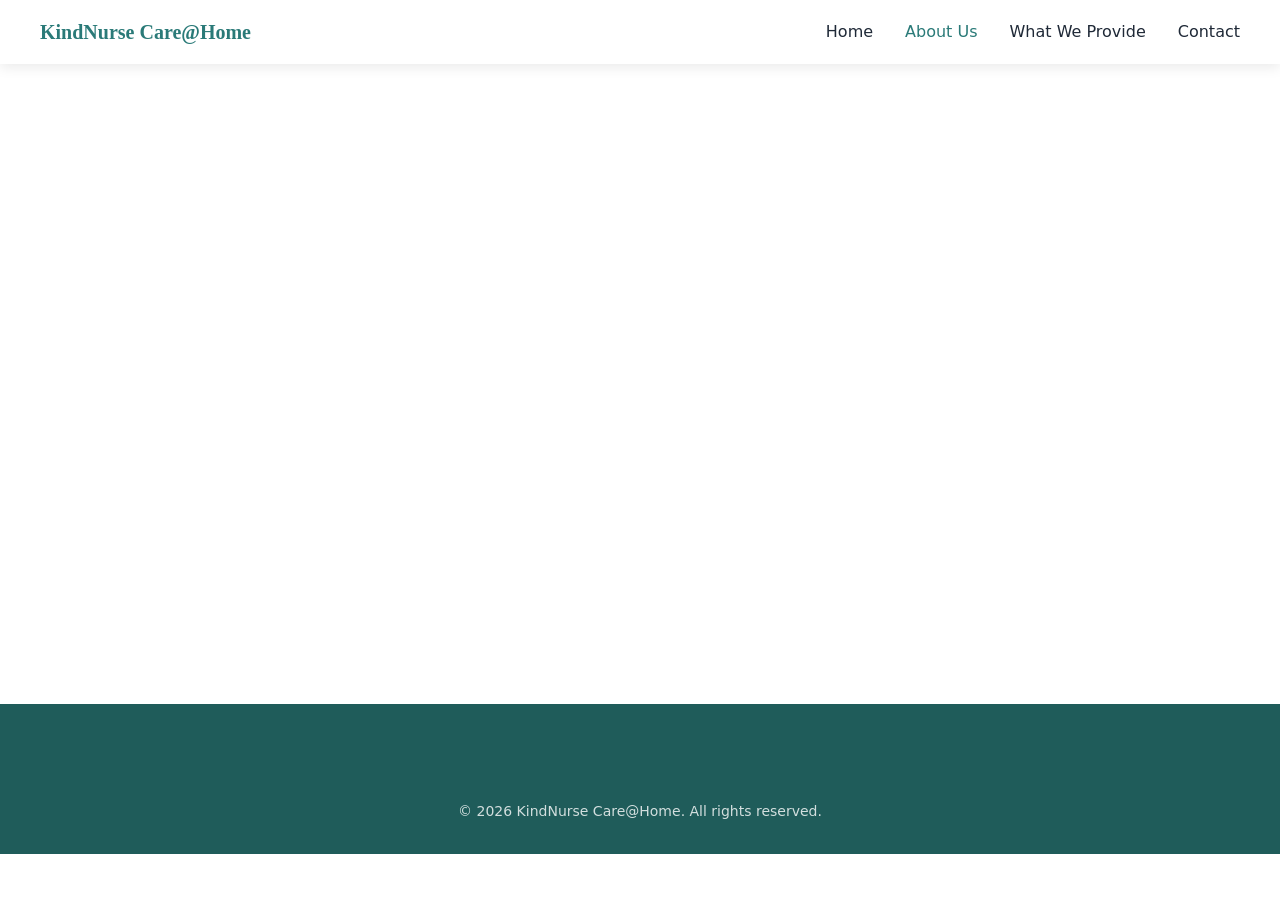
==== about.html @ 362b1b29 "s" ====
<!DOCTYPE html>
<html lang="en">
<head>
    <meta charset="UTF-8">
    <meta name="viewport" content="width=device-width, initial-scale=1.0">
    <meta name="description" content="Learn about KindNurse Care@Home, our Filipino partnership, mission, and philosophy of compassionate, culturally respectful home care.">
    <title>About Us | KindNurse Care@Home</title>
    <link rel="stylesheet" href="css/style.css">
</head>
<body>
    <header class="site-header">
        <nav class="nav-container">
            <a href="index.html" class="logo">KindNurse Care@Home</a>
            <ul class="nav-links">
                <li><a href="index.html">Home</a></li>
                <li><a href="about.html" class="active">About Us</a></li>
                <li><a href="services.html">What We Provide</a></li>
                <li><a href="contact.html">Contact</a></li>
            </ul>
            <button class="menu-toggle" aria-label="Toggle navigation">
                <span></span><span></span><span></span>
            </button>
        </nav>
    </header>

    <main>
        <section class="page-hero">
            <!-- Page title and intro -->
        </section>

        <section class="our-story">
            <!-- Filipino partnership story -->
        </section>

        <section class="mission-vision">
            <!-- Mission and Vision grid -->
        </section>

        <section class="care-philosophy">
            <!-- Care philosophy and values -->
        </section>

        <section class="team-preview">
            <!-- Team / caregivers preview -->
        </section>
    </main>

    <footer class="site-footer">
        <div class="footer-grid">
            <div class="footer-about"></div>
            <div class="footer-links"></div>
            <div class="footer-contact"></div>
        </div>
        <p class="footer-copy">&copy; 2026 KindNurse Care@Home. All rights reserved.</p>
    </footer>

    <script src="js/script.js"></script>
</body>
</html>
---- css/style.css ----
/* ==========================================================================
   KindNurse Care@Home — Main Stylesheet
   ========================================================================== */

/* --- 1. Reset & Base --- */
*,
*::before,
*::after {
    box-sizing: border-box;
    margin: 0;
    padding: 0;
}

html {
    scroll-behavior: smooth;
    -webkit-text-size-adjust: 100%;
}

body {
    font-family: system-ui, -apple-system, "Segoe UI", Roboto, sans-serif;
    line-height: 1.6;
    color: var(--color-text);
    background-color: var(--color-bg);
}

img,
video {
    max-width: 100%;
    height: auto;
    display: block;
}

a {
    color: inherit;
    text-decoration: none;
}

ul {
    list-style: none;
}

button {
    font: inherit;
    cursor: pointer;
    border: none;
    background: none;
}

/* --- 2. Design Tokens --- */
:root {
    --color-primary: #2a7a78;
    --color-primary-dark: #1f5c5a;
    --color-accent: #e8a87c;
    --color-text: #1f2937;
    --color-muted: #6b7280;
    --color-bg: #ffffff;
    --color-bg-alt: #f7f9fa;

    --font-heading: "Georgia", serif;

    --space-xs: 0.5rem;
    --space-sm: 1rem;
    --space-md: 2rem;
    --space-lg: 4rem;
    --space-xl: 6rem;

    --container: 1200px;
    --radius: 0.5rem;
    --shadow: 0 4px 12px rgba(0, 0, 0, 0.08);
    --transition: 0.25s ease;
}

/* --- 3. Layout Primitives --- */
.container {
    width: min(100% - 2rem, var(--container));
    margin-inline: auto;
}

main > section {
    padding-block: var(--space-lg);
}

/* --- 4. Header & Navigation --- */
.site-header {
    position: sticky;
    top: 0;
    z-index: 100;
    background: var(--color-bg);
    box-shadow: var(--shadow);
}

.nav-container {
    width: min(100% - 2rem, var(--container));
    margin-inline: auto;
    display: flex;
    align-items: center;
    justify-content: space-between;
    padding-block: var(--space-sm);
}

.logo {
    font-family: var(--font-heading);
    font-size: 1.25rem;
    font-weight: 700;
    color: var(--color-primary);
}

.nav-links {
    display: flex;
    gap: var(--space-md);
}

.nav-links a {
    font-weight: 500;
    transition: color var(--transition);
}

.nav-links a:hover,
.nav-links a.active {
    color: var(--color-primary);
}

.menu-toggle {
    display: none;
    flex-direction: column;
    gap: 4px;
}

.menu-toggle span {
    width: 24px;
    height: 2px;
    background: var(--color-text);
    transition: var(--transition);
}

/* --- 5. Footer --- */
.site-footer {
    background: var(--color-primary-dark);
    color: #fff;
    padding-block: var(--space-lg) var(--space-md);
}

.footer-grid {
    width: min(100% - 2rem, var(--container));
    margin-inline: auto;
    display: grid;
    grid-template-columns: repeat(auto-fit, minmax(220px, 1fr));
    gap: var(--space-md);
}

.footer-copy {
    text-align: center;
    margin-top: var(--space-md);
    font-size: 0.875rem;
    opacity: 0.8;
}

/* --- 6. Responsive --- */
@media (max-width: 768px) {
    .menu-toggle {
        display: flex;
    }

    .nav-links {
        display: none;
        position: absolute;
        top: 100%;
        left: 0;
        right: 0;
        flex-direction: column;
        background: var(--color-bg);
        padding: var(--space-sm);
        box-shadow: var(--shadow);
    }

    .nav-links.open {
        display: flex;
    }

    main > section {
        padding-block: var(--space-md);
    }
}
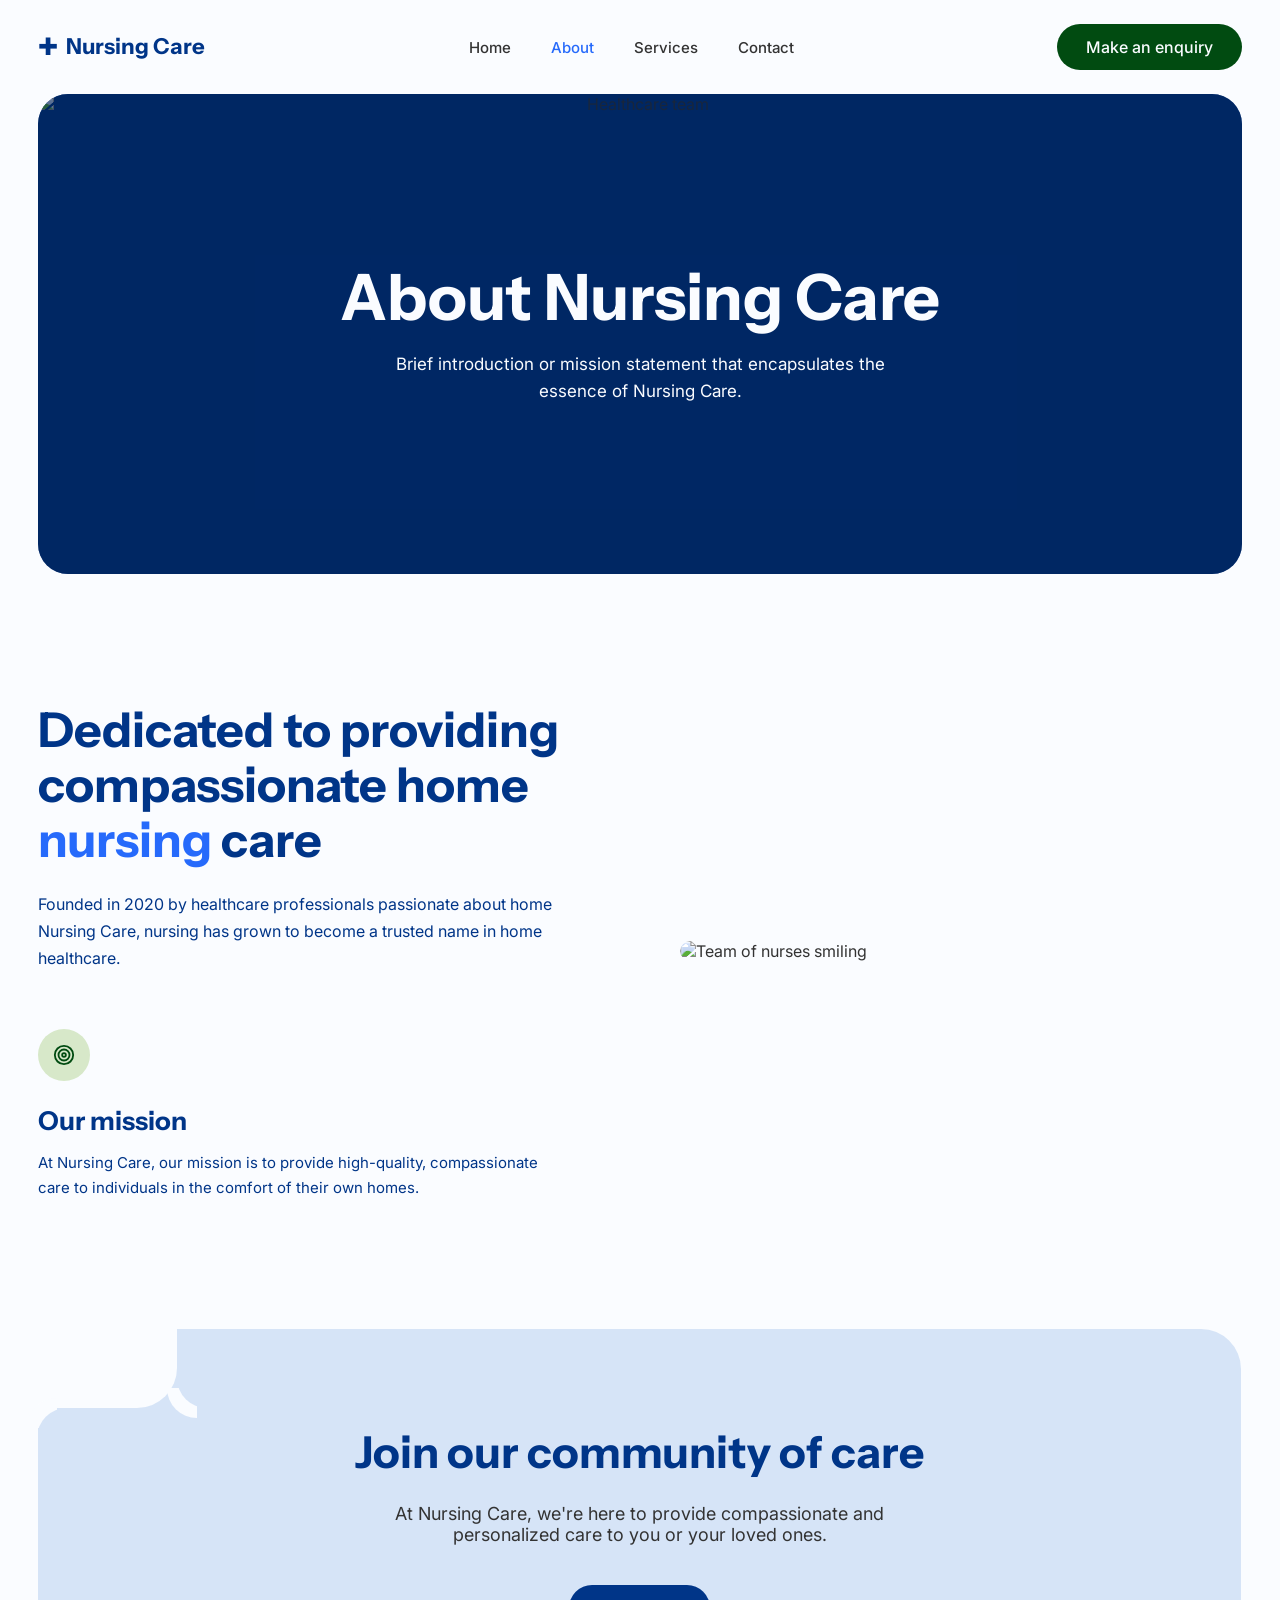
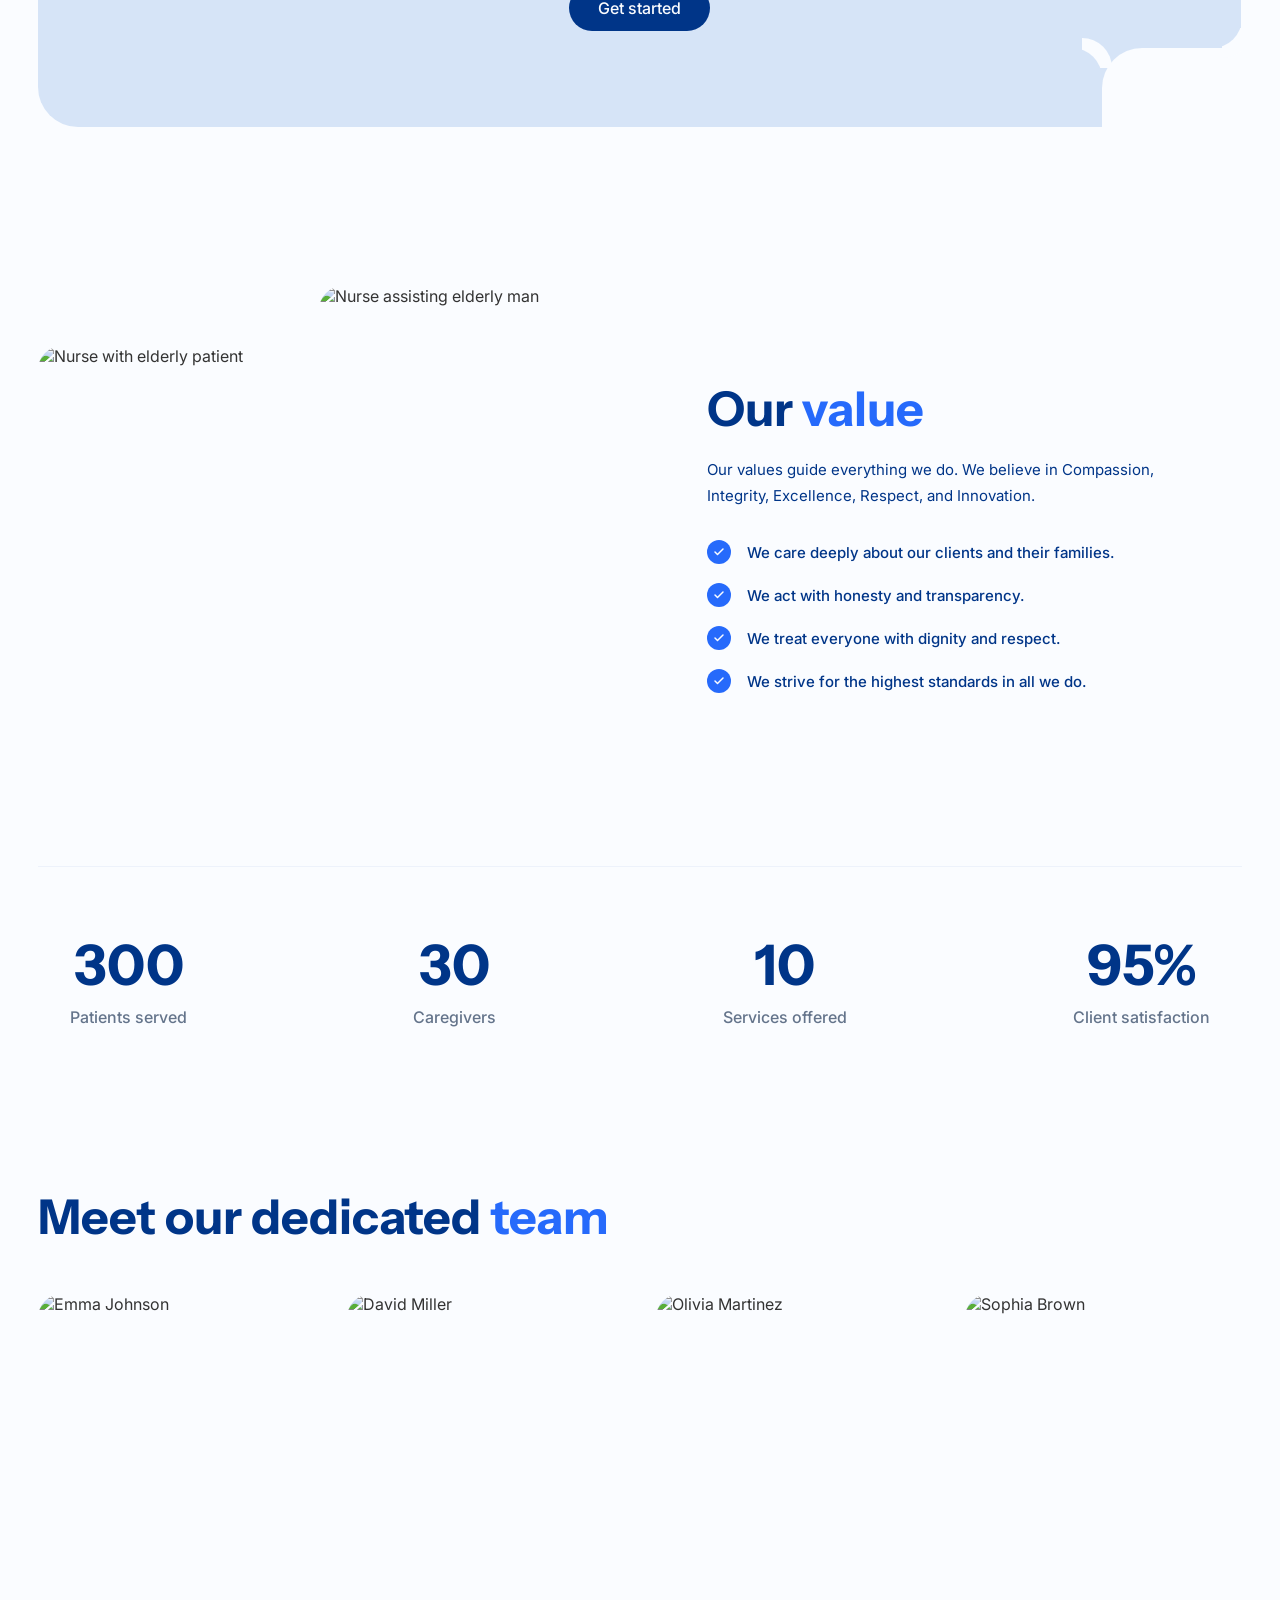
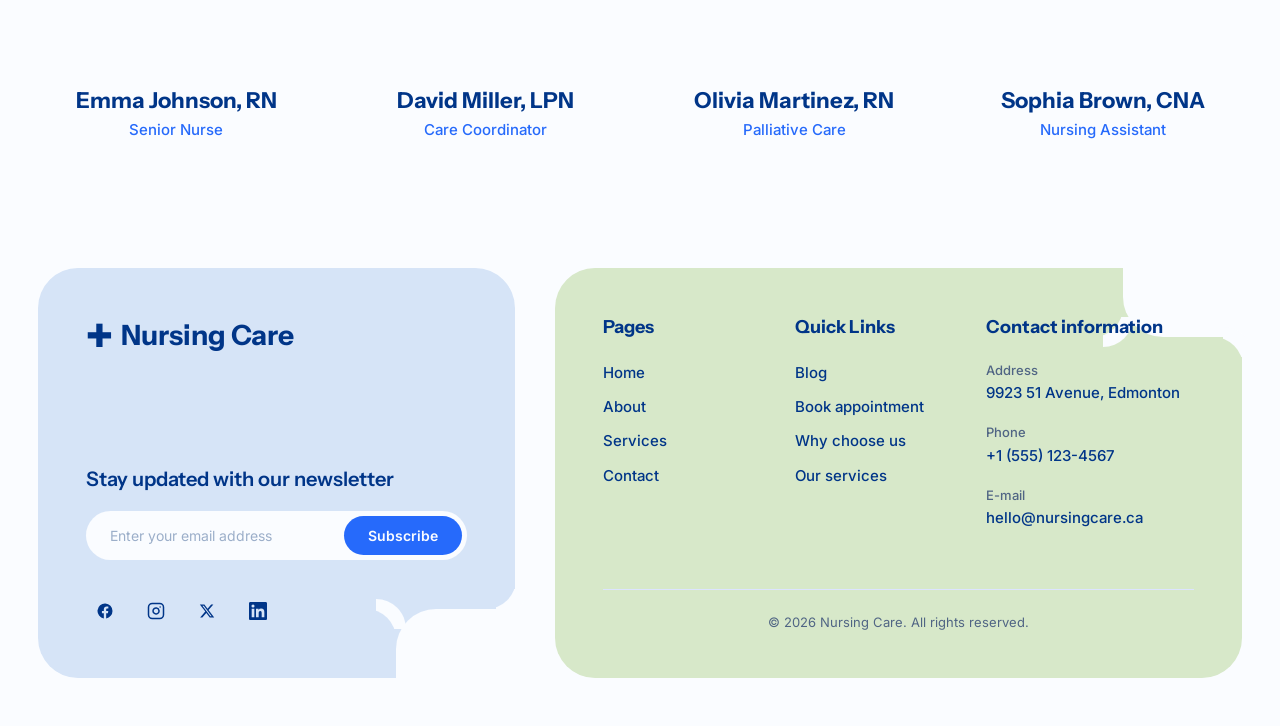
==== commit 5bb534a9: "s" ====
--- a/about.html
+++ b/about.html
@@ -3,55 +3,246 @@
 <head>
     <meta charset="UTF-8">
     <meta name="viewport" content="width=device-width, initial-scale=1.0">
-    <meta name="description" content="Learn about KindNurse Care@Home, our Filipino partnership, mission, and philosophy of compassionate, culturally respectful home care.">
-    <title>About Us | KindNurse Care@Home</title>
+    <title>About | Nursing Care</title>
+
     <link rel="stylesheet" href="css/style.css">
+
+    <link rel="preconnect" href="https://fonts.googleapis.com">
+    <link rel="preconnect" href="https://fonts.gstatic.com" crossorigin>
+    <link href="https://fonts.googleapis.com/css2?family=Instrument+Sans:ital,wght@0,400..700;1,400..700&family=Inter:wght@100..900&display=swap" rel="stylesheet">
 </head>
 <body>
+
     <header class="site-header">
-        <nav class="nav-container">
-            <a href="index.html" class="logo">KindNurse Care@Home</a>
-            <ul class="nav-links">
+      <div class="container header-container">
+        <a href="index.html" class="brand-logo">
+          <span class="logo-icon">✚</span>
+          <span class="logo-text">Nursing Care</span>
+        </a>
+        <nav class="main-nav">
+          <ul class="nav-links">
+            <li><a href="index.html">Home</a></li>
+            <li><a href="about.html" class="active">About</a></li>
+            <li><a href="services.html">Services</a></li>
+            <li><a href="contact.html">Contact</a></li>
+          </ul>
+        </nav>
+        <a href="contact.html" class="btn btn-header">Make an enquiry</a>
+
+        <button class="mobile-menu-toggle" aria-label="Open Menu">
+          <span></span><span></span><span></span>
+        </button>
+      </div>
+    </header>
+
+    <main class="container">
+
+      <section class="page-hero">
+        <img class="page-hero-bg" src="https://images.unsplash.com/photo-1519494026892-80bbd2d6fd0d?q=80&w=1800&auto=format&fit=crop" alt="Healthcare team">
+        <div class="page-hero-overlay"></div>
+        <div class="page-hero-content">
+          <h1 class="page-hero-title reveal">About Nursing Care</h1>
+          <p class="page-hero-subtitle reveal" data-delay="1">Brief introduction or mission statement that encapsulates the essence of Nursing Care.</p>
+        </div>
+      </section>
+
+      <section class="mission-section">
+        <div class="mission-grid">
+          <div class="mission-content">
+            <h2 class="section-title reveal reveal-left">Dedicated to providing compassionate home <span class="text-primary">nursing</span> care</h2>
+            <p class="mission-intro reveal reveal-left" data-delay="1">Founded in 2020 by healthcare professionals passionate about home Nursing Care, nursing has grown to become a trusted name in home healthcare.</p>
+
+            <div class="mission-statement reveal reveal-left" data-delay="2">
+              <div class="mission-icon">
+                <svg width="22" height="22" viewBox="0 0 24 24" fill="none" stroke="currentColor" stroke-width="2" stroke-linecap="round" stroke-linejoin="round"><circle cx="12" cy="12" r="10"/><circle cx="12" cy="12" r="6"/><circle cx="12" cy="12" r="2"/></svg>
+              </div>
+              <h3 class="mission-statement-title">Our mission</h3>
+              <p class="mission-statement-desc">At Nursing Care, our mission is to provide high-quality, compassionate care to individuals in the comfort of their own homes.</p>
+            </div>
+          </div>
+
+          <div class="mission-image-wrapper reveal reveal-right">
+            <img src="https://images.unsplash.com/photo-1631217868264-e5b90bb7e133?q=80&w=1200&auto=format&fit=crop" alt="Team of nurses smiling">
+          </div>
+        </div>
+      </section>
+
+      <section class="cta-section">
+        <div class="cta-box reveal reveal-scale">
+          <div class="cta-mask-tl"></div>
+          <div class="cta-mask-br"></div>
+
+          <h2 class="cta-title">Join our community of care</h2>
+          <p class="cta-desc">At Nursing Care, we're here to provide compassionate and personalized care to you or your loved ones.</p>
+          <a href="contact.html" class="btn btn-secondary">Get started</a>
+        </div>
+      </section>
+
+      <section class="values-section">
+        <div class="values-grid">
+          <div class="values-images reveal reveal-left">
+            <img class="values-img-1" src="https://images.unsplash.com/photo-1666214280557-f1b5022eb634?q=80&w=800&auto=format&fit=crop" alt="Nurse with elderly patient">
+            <img class="values-img-2" src="https://images.unsplash.com/photo-1581056771107-24ca5f033842?q=80&w=800&auto=format&fit=crop" alt="Nurse assisting elderly man">
+          </div>
+
+          <div class="values-content">
+            <h2 class="section-title reveal reveal-right">Our <span class="text-primary">value</span></h2>
+            <p class="values-intro reveal reveal-right" data-delay="1">Our values guide everything we do. We believe in Compassion, Integrity, Excellence, Respect, and Innovation.</p>
+
+            <ul class="values-list">
+              <li class="reveal" data-delay="1">
+                <span class="check-icon"><svg width="12" height="12" viewBox="0 0 24 24" fill="none" stroke="currentColor" stroke-width="3" stroke-linecap="round" stroke-linejoin="round"><polyline points="20 6 9 17 4 12"/></svg></span>
+                We care deeply about our clients and their families.
+              </li>
+              <li class="reveal" data-delay="2">
+                <span class="check-icon"><svg width="12" height="12" viewBox="0 0 24 24" fill="none" stroke="currentColor" stroke-width="3" stroke-linecap="round" stroke-linejoin="round"><polyline points="20 6 9 17 4 12"/></svg></span>
+                We act with honesty and transparency.
+              </li>
+              <li class="reveal" data-delay="3">
+                <span class="check-icon"><svg width="12" height="12" viewBox="0 0 24 24" fill="none" stroke="currentColor" stroke-width="3" stroke-linecap="round" stroke-linejoin="round"><polyline points="20 6 9 17 4 12"/></svg></span>
+                We treat everyone with dignity and respect.
+              </li>
+              <li class="reveal" data-delay="4">
+                <span class="check-icon"><svg width="12" height="12" viewBox="0 0 24 24" fill="none" stroke="currentColor" stroke-width="3" stroke-linecap="round" stroke-linejoin="round"><polyline points="20 6 9 17 4 12"/></svg></span>
+                We strive for the highest standards in all we do.
+              </li>
+            </ul>
+          </div>
+        </div>
+      </section>
+
+      <section class="stats-section">
+        <div class="stat-block reveal" data-delay="1">
+          <h3>300</h3>
+          <p>Patients served</p>
+        </div>
+        <div class="stat-block reveal" data-delay="2">
+          <h3>30</h3>
+          <p>Caregivers</p>
+        </div>
+        <div class="stat-block reveal" data-delay="3">
+          <h3>10</h3>
+          <p>Services offered</p>
+        </div>
+        <div class="stat-block reveal" data-delay="4">
+          <h3>95%</h3>
+          <p>Client satisfaction</p>
+        </div>
+      </section>
+
+      <section class="team-section">
+        <div class="section-header text-left">
+          <h2 class="section-title reveal">Meet our dedicated <span class="text-primary">team</span></h2>
+        </div>
+
+        <div class="team-grid">
+          <div class="team-card reveal" data-delay="1">
+            <img src="https://images.unsplash.com/photo-1559839734-2b71ea197ec2?q=80&w=600&auto=format&fit=crop" alt="Emma Johnson">
+            <h4>Emma Johnson, RN</h4>
+            <p>Senior Nurse</p>
+          </div>
+          <div class="team-card reveal" data-delay="2">
+            <img src="https://images.unsplash.com/photo-1612349317150-e413f6a5b16d?q=80&w=600&auto=format&fit=crop" alt="David Miller">
+            <h4>David Miller, LPN</h4>
+            <p>Care Coordinator</p>
+          </div>
+          <div class="team-card reveal" data-delay="3">
+            <img src="https://images.unsplash.com/photo-1594824436998-dd40e4f29d41?q=80&w=600&auto=format&fit=crop" alt="Olivia Martinez">
+            <h4>Olivia Martinez, RN</h4>
+            <p>Palliative Care</p>
+          </div>
+          <div class="team-card reveal" data-delay="4">
+            <img src="https://images.unsplash.com/photo-1537368910025-7028a4ce1766?q=80&w=600&auto=format&fit=crop" alt="Sophia Brown">
+            <h4>Sophia Brown, CNA</h4>
+            <p>Nursing Assistant</p>
+          </div>
+        </div>
+      </section>
+
+    </main>
+
+    <footer class="site-footer">
+      <div class="container footer-grid">
+
+        <div class="footer-newsletter">
+          <div class="footer-mask-br"></div>
+
+          <a href="index.html" class="brand-logo footer-logo">
+            <span class="logo-icon">✚</span>
+            <span class="logo-text">Nursing Care</span>
+          </a>
+
+          <div class="newsletter-block">
+            <h3 class="newsletter-title">Stay updated with our newsletter</h3>
+            <form class="newsletter-form" action="#" method="post">
+              <input type="email" placeholder="Enter your email address" required>
+              <button type="submit" class="btn-subscribe">Subscribe</button>
+            </form>
+
+            <div class="social-icons">
+              <a href="#" aria-label="Facebook">
+                <svg width="18" height="18" viewBox="0 0 24 24" fill="currentColor"><path d="M22 12a10 10 0 1 0-11.56 9.88v-6.99H7.9V12h2.54V9.8c0-2.5 1.49-3.89 3.78-3.89 1.09 0 2.24.2 2.24.2v2.46h-1.26c-1.24 0-1.63.77-1.63 1.56V12h2.77l-.44 2.89h-2.33v6.99A10 10 0 0 0 22 12z"/></svg>
+              </a>
+              <a href="#" aria-label="Instagram">
+                <svg width="18" height="18" viewBox="0 0 24 24" fill="none" stroke="currentColor" stroke-width="2" stroke-linecap="round" stroke-linejoin="round"><rect width="20" height="20" x="2" y="2" rx="5" ry="5"/><path d="M16 11.37A4 4 0 1 1 12.63 8 4 4 0 0 1 16 11.37z"/><line x1="17.5" x2="17.51" y1="6.5" y2="6.5"/></svg>
+              </a>
+              <a href="#" aria-label="X">
+                <svg width="16" height="16" viewBox="0 0 24 24" fill="currentColor"><path d="M18.244 2.25h3.308l-7.227 8.26 8.502 11.24H16.17l-5.214-6.817L4.99 21.75H1.68l7.73-8.835L1.254 2.25H8.08l4.713 6.231zm-1.161 17.52h1.833L7.084 4.126H5.117z"/></svg>
+              </a>
+              <a href="#" aria-label="LinkedIn">
+                <svg width="18" height="18" viewBox="0 0 24 24" fill="currentColor"><path d="M20.45 20.45h-3.55v-5.57c0-1.33-.03-3.04-1.85-3.04-1.86 0-2.14 1.45-2.14 2.94v5.67H9.35V9h3.42v1.56h.05a3.76 3.76 0 0 1 3.38-1.86c3.61 0 4.28 2.38 4.28 5.47v6.28zM5.34 7.43a2.06 2.06 0 1 1 0-4.12 2.06 2.06 0 0 1 0 4.12zm1.78 13.02H3.56V9h3.56v11.45zM22.22 0H1.77C.79 0 0 .77 0 1.72v20.56C0 23.23.79 24 1.77 24h20.45c.98 0 1.78-.77 1.78-1.72V1.72C24 .77 23.2 0 22.22 0z"/></svg>
+              </a>
+            </div>
+          </div>
+        </div>
+
+        <div class="footer-links-panel">
+          <div class="footer-mask-tr"></div>
+
+          <div class="footer-links-grid">
+            <div class="footer-col">
+              <h4 class="footer-col-title">Pages</h4>
+              <ul>
                 <li><a href="index.html">Home</a></li>
-                <li><a href="about.html" class="active">About Us</a></li>
-                <li><a href="services.html">What We Provide</a></li>
+                <li><a href="about.html">About</a></li>
+                <li><a href="services.html">Services</a></li>
                 <li><a href="contact.html">Contact</a></li>
-            </ul>
-            <button class="menu-toggle" aria-label="Toggle navigation">
-                <span></span><span></span><span></span>
-            </button>
-        </nav>
-    </header>
-
-    <main>
-        <section class="page-hero">
-            <!-- Page title and intro -->
-        </section>
-
-        <section class="our-story">
-            <!-- Filipino partnership story -->
-        </section>
-
-        <section class="mission-vision">
-            <!-- Mission and Vision grid -->
-        </section>
-
-        <section class="care-philosophy">
-            <!-- Care philosophy and values -->
-        </section>
-
-        <section class="team-preview">
-            <!-- Team / caregivers preview -->
-        </section>
-    </main>
-
-    <footer class="site-footer">
-        <div class="footer-grid">
-            <div class="footer-about"></div>
-            <div class="footer-links"></div>
-            <div class="footer-contact"></div>
-        </div>
-        <p class="footer-copy">&copy; 2026 KindNurse Care@Home. All rights reserved.</p>
+              </ul>
+            </div>
+
+            <div class="footer-col">
+              <h4 class="footer-col-title">Quick Links</h4>
+              <ul>
+                <li><a href="index.html#blog">Blog</a></li>
+                <li><a href="index.html#appointment">Book appointment</a></li>
+                <li><a href="index.html#why-choose">Why choose us</a></li>
+                <li><a href="index.html#services">Our services</a></li>
+              </ul>
+            </div>
+
+            <div class="footer-col footer-col-contact">
+              <h4 class="footer-col-title">Contact information</h4>
+              <div class="contact-item">
+                <span class="contact-label">Address</span>
+                <p>9923 51 Avenue, Edmonton</p>
+              </div>
+              <div class="contact-item">
+                <span class="contact-label">Phone</span>
+                <a href="tel:+15551234567">+1 (555) 123-4567</a>
+              </div>
+              <div class="contact-item">
+                <span class="contact-label">E-mail</span>
+                <a href="mailto:hello@nursingcare.ca">hello@nursingcare.ca</a>
+              </div>
+            </div>
+          </div>
+
+          <div class="footer-copy">
+            <p>&copy; 2026 Nursing Care. All rights reserved.</p>
+          </div>
+        </div>
+
+      </div>
     </footer>
 
     <script src="js/script.js"></script>
--- a/css/style.css
+++ b/css/style.css
@@ -1,183 +1,1724 @@
-/* ==========================================================================
-   KindNurse Care@Home — Main Stylesheet
-   ========================================================================== */
-
-/* --- 1. Reset & Base --- */
-*,
-*::before,
-*::after {
-    box-sizing: border-box;
-    margin: 0;
-    padding: 0;
-}
-
-html {
-    scroll-behavior: smooth;
-    -webkit-text-size-adjust: 100%;
-}
-
+/* --- ROOT VARIABLES --- */
+:root {
+  --color--white: #fafcff;
+  --color--black: #000;
+  --color--primary-1: #266afb; 
+  --color--primary-2: #003588; 
+  --color--primary-3: #014b11; 
+  --color--gray-1: #333333;
+  --color--gray-text: #506584; 
+  --color--bg-light-blue: #dae5f5;
+  
+  --_typography---font-family--body: 'Inter', sans-serif;
+  --_typography---font-family--heading: 'Instrument Sans', sans-serif;
+  
+  --border-radius--border-radius: 30px;
+  --border-radius--button: 50px;
+}
+
+/* --- GLOBAL RESETS --- */
+* { box-sizing: border-box; margin: 0; padding: 0; }
 body {
-    font-family: system-ui, -apple-system, "Segoe UI", Roboto, sans-serif;
-    line-height: 1.6;
-    color: var(--color-text);
-    background-color: var(--color-bg);
-}
-
-img,
-video {
-    max-width: 100%;
-    height: auto;
-    display: block;
-}
-
-a {
-    color: inherit;
-    text-decoration: none;
-}
-
-ul {
-    list-style: none;
-}
-
-button {
-    font: inherit;
-    cursor: pointer;
-    border: none;
-    background: none;
-}
-
-/* --- 2. Design Tokens --- */
-:root {
-    --color-primary: #2a7a78;
-    --color-primary-dark: #1f5c5a;
-    --color-accent: #e8a87c;
-    --color-text: #1f2937;
-    --color-muted: #6b7280;
-    --color-bg: #ffffff;
-    --color-bg-alt: #f7f9fa;
-
-    --font-heading: "Georgia", serif;
-
-    --space-xs: 0.5rem;
-    --space-sm: 1rem;
-    --space-md: 2rem;
-    --space-lg: 4rem;
-    --space-xl: 6rem;
-
-    --container: 1200px;
-    --radius: 0.5rem;
-    --shadow: 0 4px 12px rgba(0, 0, 0, 0.08);
-    --transition: 0.25s ease;
-}
-
-/* --- 3. Layout Primitives --- */
+  background-color: var(--color--white);
+  font-family: var(--_typography---font-family--body);
+  color: var(--color--gray-1);
+  overflow-x: hidden;
+}
 .container {
-    width: min(100% - 2rem, var(--container));
-    margin-inline: auto;
-}
-
-main > section {
-    padding-block: var(--space-lg);
-}
-
-/* --- 4. Header & Navigation --- */
+  width: 100%;
+  max-width: 2100px;
+  margin: 0 auto;
+  padding: 0 3%;
+}
+a { text-decoration: none; }
+
+/* --- BUTTONS --- */
+.btn {
+  display: inline-flex;
+  align-items: center;
+  justify-content: center;
+  padding: 0.8rem 1.8rem;
+  border-radius: var(--border-radius--button);
+  font-weight: 500;
+  transition: all 0.3s ease;
+  cursor: pointer;
+}
+.btn-header {
+  background-color: var(--color--primary-3);
+  color: var(--color--white);
+}
+.btn-header:hover { opacity: 0.9; }
+
+.btn-primary {
+  background-color: var(--color--primary-1);
+  color: var(--color--white);
+}
+.btn-primary:hover { opacity: 0.9; }
+
+.btn-secondary {
+  background-color: var(--color--primary-2);
+  color: var(--color--white);
+}
+.btn-secondary:hover { opacity: 0.9; }
+
+/* --- HEADER --- */
 .site-header {
-    position: sticky;
-    top: 0;
-    z-index: 100;
-    background: var(--color-bg);
-    box-shadow: var(--shadow);
-}
-
-.nav-container {
-    width: min(100% - 2rem, var(--container));
-    margin-inline: auto;
-    display: flex;
-    align-items: center;
-    justify-content: space-between;
-    padding-block: var(--space-sm);
-}
-
-.logo {
-    font-family: var(--font-heading);
-    font-size: 1.25rem;
-    font-weight: 700;
-    color: var(--color-primary);
-}
-
-.nav-links {
-    display: flex;
-    gap: var(--space-md);
-}
-
-.nav-links a {
-    font-weight: 500;
-    transition: color var(--transition);
-}
-
-.nav-links a:hover,
-.nav-links a.active {
-    color: var(--color-primary);
-}
-
-.menu-toggle {
-    display: none;
-    flex-direction: column;
-    gap: 4px;
-}
-
-.menu-toggle span {
-    width: 24px;
-    height: 2px;
-    background: var(--color-text);
-    transition: var(--transition);
-}
-
-/* --- 5. Footer --- */
+  background-color: var(--color--white);
+  padding: 1.5rem 0;
+  width: 100%;
+}
+.header-container {
+  display: flex;
+  justify-content: space-between;
+  align-items: center;
+}
+.brand-logo {
+  display: flex;
+  align-items: center;
+  gap: 8px;
+  color: var(--color--primary-2);
+}
+.logo-icon { font-size: 24px; }
+.logo-text {
+  font-family: var(--_typography---font-family--heading);
+  font-size: 22px;
+  font-weight: 700;
+}
+.main-nav .nav-links {
+  display: flex;
+  list-style: none;
+  gap: 2.5rem;
+}
+.main-nav a {
+  color: var(--color--gray-1);
+  font-weight: 500;
+  font-size: 15px;
+  transition: color 0.3s ease;
+}
+.main-nav a:hover, .main-nav a.active {
+  color: var(--color--primary-1);
+}
+.mobile-menu-toggle {
+  display: none;
+  background: none;
+  border: none;
+  cursor: pointer;
+  flex-direction: column;
+  gap: 5px;
+}
+.mobile-menu-toggle span {
+  width: 25px; height: 3px;
+  background-color: var(--color--gray-1);
+  border-radius: 2px;
+}
+
+/* --- HERO BOX --- */
+.hero-box {
+  position: relative;
+  border-radius: var(--border-radius--border-radius);
+  min-height: 85vh;
+  display: flex;
+  align-items: center;
+  padding: 6rem 5rem;
+  overflow: hidden; 
+  margin-bottom: 5rem;
+  background-color: #003588; 
+}
+.hero-video-bg {
+  position: absolute;
+  top: 0; left: 0;
+  width: 100%; height: 100%;
+  object-fit: cover;
+  z-index: 1;
+}
+.hero-overlay {
+  position: absolute;
+  top: 0; left: 0;
+  width: 100%; height: 100%;
+  background: linear-gradient(to right, rgba(0, 53, 136, 0.95) 0%, rgba(0, 53, 136, 0.2) 70%);
+  z-index: 2;
+}
+.hero-content {
+  max-width: 600px;
+  color: var(--color--white);
+  position: relative;
+  z-index: 10; 
+}
+.hero-tag {
+  display: inline-block;
+  background-color: rgba(38, 106, 251, 0.2);
+  backdrop-filter: blur(8px);
+  padding: 0.5rem 1.2rem;
+  border-radius: var(--border-radius--button);
+  font-size: 14px;
+  font-weight: 500;
+  margin-bottom: 1.5rem;
+}
+.hero-title {
+  font-family: var(--_typography---font-family--heading);
+  font-size: 68px;
+  line-height: 1.1;
+  font-weight: 700;
+  margin-bottom: 1.5rem;
+}
+.hero-description {
+  font-size: 18px;
+  line-height: 1.5;
+  margin-bottom: 2.5rem;
+  opacity: 0.9;
+}
+
+/* --- FEATURES MARQUEE --- */
+.hero-features-wrapper {
+  position: absolute;
+  bottom: 0; left: 0; width: 55%; 
+  background-color: var(--color--white);
+  padding: 1.2rem 0;
+  border-top-right-radius: 30px; 
+  border-top-left-radius: 0; 
+  border-bottom-left-radius: 0;
+  overflow: hidden; 
+  z-index: 10; 
+}
+.hero-features-wrapper::after {
+  content: '';
+  position: absolute;
+  bottom: 0; right: -30px; 
+  width: 30px; height: 30px;
+  background-color: transparent;
+  border-bottom-left-radius: 30px;
+  box-shadow: -10px 10px 0 0 var(--color--white);
+}
+.hero-features-track {
+  display: flex;
+  width: max-content;
+  animation: marquee 25s linear infinite;
+}
+.feature-item {
+  display: flex;
+  align-items: center;
+  gap: 0.5rem;
+  padding: 0 2rem;
+  font-weight: 600;
+  color: var(--color--primary-2);
+}
+@keyframes marquee {
+  0% { transform: translateX(0); }
+  100% { transform: translateX(-50%); }
+}
+
+/* --- SERVICES SECTION --- */
+.services-section {
+  padding: 2rem 0 5rem 0;
+  background-color: var(--color--white);
+  margin-bottom: 4rem;
+}
+.text-center { text-align: center; }
+.text-primary { color: var(--color--primary-1); }
+
+.section-header {
+  margin-bottom: 4rem;
+  display: flex;
+  flex-direction: column;
+  align-items: center;
+}
+.section-tag {
+  display: inline-block;
+  background-color: #ecf2ff; 
+  color: var(--color--primary-2);
+  padding: 0.5rem 1.2rem;
+  border-radius: var(--border-radius--button);
+  font-size: 14px;
+  font-weight: 500;
+  margin-bottom: 1rem;
+}
+.section-title {
+  font-family: var(--_typography---font-family--heading);
+  font-size: 48px;
+  color: var(--color--primary-2);
+  font-weight: 700;
+}
+
+.services-grid {
+  display: grid;
+  grid-template-columns: repeat(4, 1fr);
+  gap: 2rem;
+}
+.service-card {
+  position: relative;
+  border-radius: 24px 80px 24px 24px;
+  padding: 2.5rem 2.5rem 6rem 2.5rem; 
+  display: flex;
+  flex-direction: column;
+  align-items: flex-start;
+  transition: transform 0.3s ease;
+}
+.service-card:hover { transform: translateY(-5px); }
+
+.card-blue { background-color: #f4f7ff; }
+.card-green { background-color: #eeffe6; }
+.card-cyan { background-color: #e0f7fa; }
+.card-purple { background-color: #f4efff; }
+
+.service-icon {
+  width: 60px; height: 60px; border-radius: 50%;
+  display: flex; align-items: center; justify-content: center;
+  margin-bottom: 2rem;
+}
+.card-blue .service-icon { background-color: #dce4ff; color: #266afb; }
+.card-green .service-icon { background-color: #d1f2d1; color: #014b11; }
+.card-cyan .service-icon { background-color: #cbf0f8; color: #0077b6; }
+.card-purple .service-icon { background-color: #e5d9f2; color: #5b21b6; }
+
+.service-title {
+  font-family: var(--_typography---font-family--heading);
+  font-size: 24px;
+  color: var(--color--primary-2);
+  margin-bottom: 1rem; line-height: 1.3;
+}
+.service-desc {
+  font-size: 15px; line-height: 1.6;
+  color: var(--color-gray-text);
+}
+
+.service-link {
+  position: absolute; bottom: 0; right: 0;
+  background-color: var(--color--white);
+  padding: 1.2rem 1.5rem;
+  border-top-left-radius: 24px;
+  font-weight: 600; color: var(--color--primary-2);
+  display: flex; align-items: center; gap: 5px;
+  transition: color 0.3s ease;
+}
+.service-link:hover { color: var(--color--primary-1); }
+.service-link::before {
+  content: ''; position: absolute; bottom: 0; left: -20px;
+  width: 20px; height: 20px; background-color: transparent;
+  border-bottom-right-radius: 20px; box-shadow: 10px 10px 0 0 var(--color--white);
+}
+.service-link::after {
+  content: ''; position: absolute; top: -20px; right: 0;
+  width: 20px; height: 20px; background-color: transparent;
+  border-bottom-right-radius: 20px; box-shadow: 10px 10px 0 0 var(--color--white);
+}
+
+/* --- WHY CHOOSE US SECTION --- */
+.why-choose-section {
+  position: relative; 
+  background-color: var(--color--bg-light-blue);
+  border-radius: var(--border-radius--border-radius);
+  padding: 6rem 4rem;
+  margin-bottom: 5rem;
+}
+.why-choose-grid {
+  display: grid;
+  grid-template-columns: 1.15fr 1fr;
+  gap: 4rem;
+  align-items: center;
+}
+
+.why-content {
+  padding-left: 3rem; 
+}
+.why-content .section-title {
+  margin-bottom: 3rem;
+}
+.accordion-container {
+  display: flex;
+  flex-direction: column;
+  gap: 1rem;
+}
+.accordion-item {
+  background-color: var(--color--white);
+  border-radius: 16px;
+  overflow: hidden;
+  box-shadow: 0 4px 15px rgba(0,0,0,0.02);
+}
+.accordion-header {
+  width: 100%;
+  padding: 1.5rem 2rem;
+  display: flex;
+  justify-content: space-between;
+  align-items: center;
+  background: none;
+  border: none;
+  cursor: pointer;
+  text-align: left;
+}
+.accordion-title {
+  font-weight: 600;
+  font-size: 18px;
+  color: var(--color--primary-2);
+}
+.accordion-icon {
+  font-size: 24px;
+  font-weight: 400;
+  color: var(--color--primary-2);
+  transition: transform 0.3s ease;
+}
+.accordion-content {
+  max-height: 0;
+  overflow: hidden;
+  transition: max-height 0.3s ease-out;
+}
+.accordion-content p {
+  padding: 0 2rem 1.5rem 2rem;
+  color: var(--color-gray-text);
+  line-height: 1.6;
+}
+.accordion-item.active .accordion-title,
+.accordion-item.active .accordion-icon {
+  color: var(--color--primary-1);
+}
+
+.why-image-wrapper {
+  position: relative;
+  width: 100%;
+  border-radius: 30px;
+}
+.why-image {
+  width: 100%;
+  border-radius: 30px;
+  display: block;
+  object-fit: cover;
+  min-height: 450px;
+}
+.play-btn {
+  position: absolute;
+  left: -35px; 
+  top: 50%;
+  transform: translateY(-50%);
+  width: 70px;
+  height: 70px;
+  background-color: var(--color--primary-1);
+  border-radius: 50%;
+  display: flex;
+  align-items: center;
+  justify-content: center;
+  border: 10px solid var(--color--bg-light-blue);
+  box-sizing: content-box; 
+  transition: transform 0.3s ease, background-color 0.3s ease;
+}
+.play-btn:hover {
+  transform: translateY(-50%) scale(1.05);
+  background-color: var(--color--primary-2);
+}
+
+/* FLOATING STATS CARD */
+.why-stats-card {
+  position: absolute;
+  bottom: -30px;
+  right: 40px;
+  background-color: var(--color--white);
+  border-radius: 20px;
+  display: flex;
+  gap: 2.5rem;
+  padding: 1.5rem 2.5rem;
+  box-shadow: 0 10px 40px rgba(0,53,136,0.08);
+  z-index: 10;
+}
+.stat-item {
+  display: flex;
+  align-items: center;
+  gap: 1rem;
+}
+.stat-icon {
+  color: var(--color--primary-2); 
+}
+.stat-text h4 {
+  font-family: var(--_typography---font-family--heading);
+  color: var(--color--primary-2);
+  font-size: 18px;
+  margin-bottom: 2px;
+}
+.stat-text p {
+  font-size: 13px;
+  color: var(--color-gray-text);
+}
+
+/* --- CTA BANNER SECTION --- */
+.cta-section {
+  padding: 2rem 0;
+  margin-bottom: 6rem;
+}
+.cta-box {
+  background-color: #d6e4f7;
+  border-radius: 0 40px 0 40px; 
+  padding: 6rem 2rem;
+  text-align: center;
+  position: relative;
+}
+
+.cta-mask-tl {
+  position: absolute; top: -1px; left: -1px;
+  width: 140px; height: 80px;
+  background: var(--color--white);
+  border-bottom-right-radius: 40px;
+}
+.cta-mask-tl::after {
+  content: ''; position: absolute; bottom: 0; right: -30px;
+  width: 30px; height: 30px; background: transparent;
+  border-bottom-left-radius: 30px; box-shadow: -10px 10px 0 0 var(--color--white);
+}
+.cta-mask-tl::before {
+  content: ''; position: absolute; bottom: -30px; left: 0;
+  width: 30px; height: 30px; background: transparent;
+  border-top-left-radius: 30px; box-shadow: -10px -10px 0 0 var(--color--white);
+}
+
+.cta-mask-br {
+  position: absolute; bottom: -1px; right: -1px;
+  width: 140px; height: 80px;
+  background: var(--color--white);
+  border-top-left-radius: 40px;
+}
+.cta-mask-br::after {
+  content: ''; position: absolute; top: 0; left: -30px;
+  width: 30px; height: 30px; background: transparent;
+  border-top-right-radius: 30px; box-shadow: 10px -10px 0 0 var(--color--white);
+}
+.cta-mask-br::before {
+  content: ''; position: absolute; top: -30px; right: 0;
+  width: 30px; height: 30px; background: transparent;
+  border-bottom-right-radius: 30px; box-shadow: 10px 10px 0 0 var(--color--white);
+}
+
+.cta-title {
+  font-family: var(--_typography---font-family--heading);
+  font-size: 44px;
+  color: var(--color--primary-2);
+  margin-bottom: 1.5rem;
+  position: relative; z-index: 2;
+}
+.cta-desc {
+  font-size: 18px;
+  color: var(--color-gray-text);
+  margin-bottom: 2.5rem;
+  max-width: 600px;
+  margin-inline: auto;
+  position: relative; z-index: 2;
+}
+.cta-box .btn { position: relative; z-index: 2; }
+
+/* --- ABOUT SECTION --- */
+.about-section {
+  padding: 4rem 0 8rem 0;
+}
+.about-grid {
+  display: grid;
+  grid-template-columns: 1fr 1fr;
+  gap: 4rem;
+  align-items: center;
+}
+
+.about-images {
+  position: relative;
+  display: flex;
+  align-items: center; 
+  gap: 2rem;
+}
+.img-left {
+  width: 45%;
+  border-radius: 20px;
+  object-fit: cover;
+  height: 320px;
+}
+.img-right-wrapper {
+  position: relative;
+  width: 55%;
+  height: 450px;
+}
+.img-right {
+  width: 100%;
+  height: 100%;
+  border-radius: 20px;
+  object-fit: cover;
+  display: block;
+}
+
+.about-mask {
+  display: none; 
+}
+
+/* Circular Rotating Badge */
+.experience-badge {
+  position: absolute;
+  bottom: -30px; 
+  right: -30px; 
+  left: auto; 
+  transform: none; 
+  width: 180px;  
+  height: 180px;
+  background: var(--color--white); 
+  border-radius: 50%;
+  display: flex;
+  align-items: center;
+  justify-content: center;
+  box-shadow: none; 
+  z-index: 10;
+}
+.badge-center {
+  font-family: var(--_typography---font-family--heading);
+  font-size: 38px; 
+  font-weight: 700;
+  color: var(--color--primary-2);
+  position: absolute;
+}
+.rotating-text {
+  width: 100%;
+  height: 100%;
+  animation: spin 15s linear infinite;
+}
+.badge-text {
+  font-size: 11px; 
+  font-weight: 600;
+  fill: var(--color--primary-2);
+  letter-spacing: 2px;
+  text-transform: uppercase;
+}
+@keyframes spin {
+  100% { transform: rotate(360deg); }
+}
+
+.about-content .section-title {
+  margin-bottom: 1.5rem;
+}
+.tag-cyan {
+  background-color: #e0f7fa;
+  color: #0077b6;
+}
+.about-desc {
+  font-size: 16px;
+  line-height: 1.7;
+  color: var(--color-gray-text);
+  margin-bottom: 2.5rem;
+}
+
+/* --- TEAM & TESTIMONIAL SPLIT SECTION --- */
+.team-testimonial-section {
+  margin-bottom: 6rem;
+}
+
+.split-layout {
+  display: grid;
+  grid-template-columns: 1fr 1fr;
+  gap: 3rem; /* Gives more breathing room between the big boxes */
+}
+
+/* Common box styling for both sides */
+.team-container, .testimonial-container {
+  border-radius: 40px;
+  padding: 5rem 4rem; /* Much larger boxes */
+  position: relative;
+}
+
+/* Left: Team Specifics */
+.team-container {
+  background-color: #d7e8c9;
+  border-bottom-right-radius: 0; /* Squared off for the cutout mask */
+}
+
+/* Cutout Mask for Team Container (Bottom Right) */
+.team-mask-br {
+  position: absolute; bottom: -1px; right: -1px;
+  width: 140px; height: 80px;
+  background: var(--color--white);
+  border-top-left-radius: 40px;
+}
+.team-mask-br::after {
+  content: ''; position: absolute; top: 0; left: -30px;
+  width: 30px; height: 30px; background: transparent;
+  border-top-right-radius: 30px; box-shadow: 10px -10px 0 0 var(--color--white);
+}
+.team-mask-br::before {
+  content: ''; position: absolute; top: -30px; right: 0;
+  width: 30px; height: 30px; background: transparent;
+  border-bottom-right-radius: 30px; box-shadow: 10px 10px 0 0 var(--color--white);
+}
+
+.team-header {
+  margin-bottom: 3rem;
+  position: relative;
+  z-index: 2;
+}
+
+.text-primary-light {
+  color: var(--color--primary-1); /* Standard blue */
+}
+
+.btn-green-small {
+  background-color: #014b11;
+  color: white;
+  padding: 0.8rem 1.8rem;
+  border-radius: 50px; /* Pill shaped like the reference */
+  font-size: 15px;
+  font-weight: 600;
+  display: inline-block;
+  transition: opacity 0.3s ease;
+  margin-top: 3rem; /* Pushed under the marquee */
+  position: relative;
+  z-index: 2;
+}
+.btn-green-small:hover {
+  opacity: 0.9;
+  color: white;
+}
+
+/* Team Marquee */
+.team-marquee-wrapper {
+  width: 100%;
+  overflow: hidden;
+  -webkit-mask-image: linear-gradient(to right, transparent, black 5%, black 95%, transparent);
+  mask-image: linear-gradient(to right, transparent, black 5%, black 95%, transparent);
+  position: relative;
+  z-index: 2;
+}
+
+.team-marquee-track {
+  display: flex;
+  gap: 2.5rem;
+  width: max-content;
+  animation: scroll-team 25s linear infinite;
+}
+
+.team-marquee-track:hover {
+  animation-play-state: paused; 
+}
+
+@keyframes scroll-team {
+  0% { transform: translateX(0); }
+  100% { transform: translateX(-50%); } 
+}
+
+.team-member {
+  display: flex;
+  flex-direction: column;
+  align-items: flex-start;
+  text-align: left;
+  width: 140px; 
+}
+
+.team-member img {
+  width: 130px;
+  height: 130px;
+  border-radius: 20px;
+  object-fit: cover;
+  margin-bottom: 1.2rem;
+  box-shadow: 0 4px 15px rgba(0,0,0,0.05);
+}
+
+.team-member h4 {
+  font-family: var(--_typography---font-family--heading);
+  font-size: 16px;
+  color: var(--color--primary-2);
+  margin-bottom: 0.4rem;
+  line-height: 1.2;
+}
+
+.team-member p {
+  font-size: 13px;
+  color: #014b11; /* Matching the green text of the roles */
+  font-weight: 500;
+}
+
+/* Right: Testimonial Specifics */
+.testimonial-container {
+  background-color: #e2ebfa;
+  text-align: center;
+  display: flex;
+  flex-direction: column;
+  align-items: center;
+  justify-content: center;
+  border-top-left-radius: 0; /* Squared off for the cutout mask */
+}
+
+/* Cutout Mask for Testimonial Container (Top Left) */
+.test-mask-tl {
+  position: absolute; top: -1px; left: -1px;
+  width: 120px; height: 80px;
+  background: var(--color--white);
+  border-bottom-right-radius: 40px;
+}
+.test-mask-tl::after {
+  content: ''; position: absolute; bottom: 0; right: -30px;
+  width: 30px; height: 30px; background: transparent;
+  border-bottom-left-radius: 30px; box-shadow: -10px 10px 0 0 var(--color--white);
+}
+.test-mask-tl::before {
+  content: ''; position: absolute; bottom: -30px; left: 0;
+  width: 30px; height: 30px; background: transparent;
+  border-top-left-radius: 30px; box-shadow: -10px -10px 0 0 var(--color--white);
+}
+
+.testimonial-container .section-title {
+  margin-bottom: 2rem;
+  position: relative; 
+  z-index: 2;
+}
+
+.stars {
+  display: flex;
+  gap: 6px;
+  margin-bottom: 1.5rem;
+  position: relative; 
+  z-index: 2;
+}
+
+.quote {
+  font-size: 16px;
+  line-height: 1.6;
+  color: var(--color--primary-2);
+  max-width: 85%;
+  margin: 0 auto 1.5rem auto;
+  position: relative;
+  z-index: 2;
+  transition: opacity 0.3s ease;
+}
+
+.author {
+  font-weight: 600;
+  color: var(--color--gray-text);
+  margin-bottom: 2.5rem;
+  position: relative;
+  z-index: 2;
+  transition: opacity 0.3s ease;
+}
+
+.avatar-row {
+  display: flex;
+  gap: 1.2rem;
+  justify-content: center;
+  align-items: center;
+  position: relative; 
+  z-index: 2;
+}
+
+.avatar {
+  width: 45px;
+  height: 45px;
+  border-radius: 50%;
+  object-fit: cover;
+  opacity: 0.6; 
+  transition: all 0.3s ease;
+  cursor: pointer;
+}
+
+/* The active avatar gets the specific cyan ring from the reference */
+.avatar.active {
+  width: 55px; 
+  height: 55px;
+  opacity: 1;
+  border: 3px solid #00b4d8; 
+  padding: 3px; 
+  background-clip: content-box;
+}
+
+.avatar:hover {
+  opacity: 0.9;
+}
+
+/* --- STATS ROW SECTION --- */
+.stats-section {
+  display: flex;
+  justify-content: space-between;
+  align-items: center;
+  padding: 4rem 2rem;
+  margin-bottom: 4rem;
+  border-top: 1px solid #edf2fb; 
+}
+
+.stat-block {
+  text-align: center;
+}
+
+.stat-block h3 {
+  font-family: var(--_typography---font-family--heading);
+  font-size: 56px;
+  color: var(--color--primary-2);
+  font-weight: 700;
+  margin-bottom: 0.5rem;
+}
+
+.stat-block p {
+  font-size: 16px;
+  color: #64748b;
+  font-weight: 500;
+}
+
+/* --- APPOINTMENT & HOW WE WORK SECTION --- */
+.appointment-section {
+  background-color: #e2ebfa;
+  border-radius: 40px;
+  padding: 6rem 5rem;
+  margin-bottom: 6rem;
+  position: relative;
+}
+
+/* Corner Cutout Masks (Reused technique from CTA banner) */
+.appt-mask-tl {
+  position: absolute; top: -1px; left: -1px;
+  width: 140px; height: 80px;
+  background: var(--color--white);
+  border-bottom-right-radius: 40px;
+}
+.appt-mask-tl::after {
+  content: ''; position: absolute; bottom: 0; right: -30px;
+  width: 30px; height: 30px; background: transparent;
+  border-bottom-left-radius: 30px; box-shadow: -10px 10px 0 0 var(--color--white);
+}
+.appt-mask-tl::before {
+  content: ''; position: absolute; bottom: -30px; left: 0;
+  width: 30px; height: 30px; background: transparent;
+  border-top-left-radius: 30px; box-shadow: -10px -10px 0 0 var(--color--white);
+}
+
+.appt-mask-br {
+  position: absolute; bottom: -1px; right: -1px;
+  width: 140px; height: 80px;
+  background: var(--color--white);
+  border-top-left-radius: 40px;
+}
+.appt-mask-br::after {
+  content: ''; position: absolute; top: 0; left: -30px;
+  width: 30px; height: 30px; background: transparent;
+  border-top-right-radius: 30px; box-shadow: 10px -10px 0 0 var(--color--white);
+}
+.appt-mask-br::before {
+  content: ''; position: absolute; top: -30px; right: 0;
+  width: 30px; height: 30px; background: transparent;
+  border-bottom-right-radius: 30px; box-shadow: 10px 10px 0 0 var(--color--white);
+}
+
+.appointment-grid {
+  display: grid;
+  grid-template-columns: 1fr 1fr;
+  gap: 5rem;
+  align-items: center;
+  position: relative;
+  z-index: 2;
+}
+
+/* Left: Form Card */
+.appointment-card {
+  background-color: var(--color--white);
+  border-radius: 24px;
+  padding: 3rem;
+  box-shadow: 0 10px 40px rgba(0, 53, 136, 0.04);
+}
+
+.card-title {
+  font-family: var(--_typography---font-family--heading);
+  font-size: 28px;
+  color: var(--color--primary-2);
+  margin-bottom: 2rem;
+  font-weight: 700;
+}
+
+.form-row {
+  display: grid;
+  grid-template-columns: 1fr 1fr;
+  gap: 1.5rem;
+  margin-bottom: 1.5rem;
+}
+
+.form-group {
+  display: flex;
+  flex-direction: column;
+  gap: 0.5rem;
+}
+
+.form-group.full-width {
+  margin-bottom: 1.5rem;
+}
+
+.form-group label {
+  font-size: 13px;
+  color: var(--color--primary-2);
+  font-weight: 500;
+}
+
+.appointment-form input,
+.appointment-form select,
+.appointment-form textarea {
+  font-family: var(--_typography---font-family--body);
+  border: 1px solid #dce4ff;
+  border-radius: 8px;
+  padding: 0.8rem 1rem;
+  font-size: 14px;
+  color: var(--color--gray-1);
+  outline: none;
+  background-color: var(--color--white);
+  transition: border-color 0.3s ease;
+}
+
+.appointment-form input::placeholder,
+.appointment-form textarea::placeholder {
+  color: #9baec9;
+}
+
+.appointment-form input:focus,
+.appointment-form select:focus,
+.appointment-form textarea:focus {
+  border-color: var(--color--primary-1);
+}
+
+.appointment-form textarea {
+  resize: vertical;
+}
+
+.form-checkbox {
+  display: flex;
+  align-items: flex-start;
+  gap: 0.8rem;
+  margin-bottom: 2rem;
+}
+
+.form-checkbox input {
+  margin-top: 0.2rem;
+  cursor: pointer;
+}
+
+.form-checkbox label {
+  font-size: 13px;
+  color: var(--color--gray-text);
+  line-height: 1.5;
+}
+
+.form-checkbox a {
+  color: var(--color--primary-2);
+  text-decoration: underline;
+  font-weight: 500;
+}
+
+/* Right: How we work */
+.how-we-work-content {
+  padding-left: 2rem;
+}
+
+.work-title {
+  font-family: var(--_typography---font-family--heading);
+  font-size: 48px;
+  color: var(--color--primary-2);
+  font-weight: 700;
+  margin-bottom: 3.5rem;
+}
+
+.work-steps {
+  display: flex;
+  flex-direction: column;
+  gap: 2.5rem;
+  border-left: 2px solid #dce4ff; /* The subtle connecting line */
+  padding-left: 2.5rem;
+  margin-left: 1rem;
+}
+
+.work-step h3 {
+  font-family: var(--_typography---font-family--body);
+  font-size: 26px;
+  font-weight: 500;
+  color: #aab8d0;
+  transition: color 0.3s ease;
+  cursor: pointer;
+}
+
+.work-step h3:hover {
+  color: var(--color--primary-1);
+}
+
+.work-step.active h3 {
+  color: var(--color--primary-2);
+}
+
+.work-step-desc {
+  font-size: 15px;
+  line-height: 1.6;
+  color: var(--color--gray-text);
+  max-height: 0;
+  overflow: hidden;
+  opacity: 0;
+  margin-top: 0;
+  transition: max-height 0.4s ease, opacity 0.3s ease, margin-top 0.3s ease;
+}
+
+.work-step.active .work-step-desc {
+  max-height: 400px;
+  opacity: 1;
+  margin-top: 0.8rem;
+}
+
+/* --- BLOG SECTION --- */
+.blog-section {
+  padding: 2rem 0 6rem 0;
+}
+
+.blog-header {
+  margin-bottom: 3rem;
+}
+
+.blog-list {
+  display: flex;
+  flex-direction: column;
+}
+
+.blog-entry {
+  display: flex;
+  justify-content: space-between;
+  align-items: center;
+  padding: 2rem 0;
+  border-bottom: 1px solid #dce4ff;
+  gap: 2rem;
+}
+
+.blog-entry-title {
+  font-family: var(--_typography---font-family--heading);
+  font-size: 28px;
+  color: var(--color--primary-2);
+  font-weight: 700;
+  line-height: 1.3;
+  margin-bottom: 0.6rem;
+  transition: color 0.3s ease;
+}
+
+.blog-entry-author {
+  font-size: 14px;
+  color: var(--color--primary-1);
+  font-weight: 500;
+}
+
+.blog-entry-meta {
+  display: flex;
+  align-items: center;
+  gap: 3rem;
+  flex-shrink: 0;
+}
+
+.blog-entry-date {
+  font-size: 15px;
+  color: var(--color--primary-2);
+  font-weight: 500;
+}
+
+.blog-entry-arrow {
+  display: flex;
+  align-items: center;
+  justify-content: center;
+  color: var(--color--primary-2);
+  transition: transform 0.3s ease, color 0.3s ease;
+}
+
+.blog-entry:hover .blog-entry-title,
+.blog-entry:hover .blog-entry-arrow {
+  color: var(--color--primary-1);
+}
+
+.blog-entry:hover .blog-entry-arrow {
+  transform: translateX(6px);
+}
+
+/* --- SITE FOOTER --- */
 .site-footer {
-    background: var(--color-primary-dark);
-    color: #fff;
-    padding-block: var(--space-lg) var(--space-md);
+  padding: 2rem 0 3rem 0;
 }
 
 .footer-grid {
-    width: min(100% - 2rem, var(--container));
-    margin-inline: auto;
-    display: grid;
-    grid-template-columns: repeat(auto-fit, minmax(220px, 1fr));
-    gap: var(--space-md);
+  display: grid;
+  grid-template-columns: 1fr 2fr;
+  gap: 2.5rem;
+  align-items: stretch;
+}
+
+.footer-newsletter,
+.footer-links-panel {
+  border-radius: 40px;
+  padding: 3rem;
+  position: relative;
+}
+
+.footer-newsletter {
+  background-color: #d6e4f7;
+  border-bottom-right-radius: 0;
+  display: flex;
+  flex-direction: column;
+  justify-content: space-between;
+  gap: 3rem;
+}
+
+.footer-links-panel {
+  background-color: #d7e8c9;
+  border-top-right-radius: 0;
+  display: flex;
+  flex-direction: column;
+  justify-content: space-between;
+  gap: 2.5rem;
+}
+
+/* Cutout masks */
+.footer-mask-br {
+  position: absolute; bottom: -1px; right: -1px;
+  width: 120px; height: 70px;
+  background: var(--color--white);
+  border-top-left-radius: 40px;
+}
+.footer-mask-br::after {
+  content: ''; position: absolute; top: 0; left: -30px;
+  width: 30px; height: 30px; background: transparent;
+  border-top-right-radius: 30px; box-shadow: 10px -10px 0 0 var(--color--white);
+}
+.footer-mask-br::before {
+  content: ''; position: absolute; top: -30px; right: 0;
+  width: 30px; height: 30px; background: transparent;
+  border-bottom-right-radius: 30px; box-shadow: 10px 10px 0 0 var(--color--white);
+}
+
+.footer-mask-tr {
+  position: absolute; top: -1px; right: -1px;
+  width: 120px; height: 70px;
+  background: var(--color--white);
+  border-bottom-left-radius: 40px;
+}
+.footer-mask-tr::after {
+  content: ''; position: absolute; bottom: 0; left: -30px;
+  width: 30px; height: 30px; background: transparent;
+  border-bottom-right-radius: 30px; box-shadow: 10px 10px 0 0 var(--color--white);
+}
+.footer-mask-tr::before {
+  content: ''; position: absolute; bottom: -30px; right: 0;
+  width: 30px; height: 30px; background: transparent;
+  border-top-right-radius: 30px; box-shadow: 10px -10px 0 0 var(--color--white);
+}
+
+/* Newsletter column */
+.footer-logo {
+  position: relative;
+  z-index: 2;
+}
+.footer-logo .logo-icon { font-size: 32px; }
+.footer-logo .logo-text { font-size: 28px; }
+
+.newsletter-block {
+  position: relative;
+  z-index: 2;
+}
+
+.newsletter-title {
+  font-family: var(--_typography---font-family--heading);
+  font-size: 20px;
+  color: var(--color--primary-2);
+  font-weight: 600;
+  margin-bottom: 1.2rem;
+}
+
+.newsletter-form {
+  display: flex;
+  align-items: center;
+  background: var(--color--white);
+  border-radius: 50px;
+  padding: 5px 5px 5px 8px;
+  margin-bottom: 2rem;
+  max-width: 440px;
+}
+
+.newsletter-form input {
+  flex: 1;
+  min-width: 0;
+  border: none;
+  outline: none;
+  padding: 0.6rem 1rem;
+  font-family: inherit;
+  font-size: 14px;
+  background: transparent;
+  color: var(--color--gray-1);
+}
+
+.newsletter-form input::placeholder {
+  color: #9baec9;
+}
+
+.btn-subscribe {
+  background-color: var(--color--primary-1);
+  color: var(--color--white);
+  border: none;
+  border-radius: 50px;
+  padding: 0.7rem 1.5rem;
+  font-weight: 600;
+  font-size: 14px;
+  font-family: inherit;
+  cursor: pointer;
+  transition: opacity 0.3s ease;
+  flex-shrink: 0;
+}
+.btn-subscribe:hover { opacity: 0.9; }
+
+.social-icons {
+  display: flex;
+  gap: 0.8rem;
+}
+.social-icons a {
+  width: 38px;
+  height: 38px;
+  display: flex;
+  align-items: center;
+  justify-content: center;
+  color: var(--color--primary-2);
+  transition: color 0.3s ease, transform 0.3s ease;
+}
+.social-icons a:hover {
+  color: var(--color--primary-1);
+  transform: translateY(-2px);
+}
+
+/* Links panel */
+.footer-links-grid {
+  display: grid;
+  grid-template-columns: 1fr 1fr 1.3fr;
+  gap: 2rem;
+  position: relative;
+  z-index: 2;
+}
+
+.footer-col-title {
+  font-family: var(--_typography---font-family--heading);
+  font-size: 18px;
+  color: var(--color--primary-2);
+  font-weight: 700;
+  margin-bottom: 1.5rem;
+}
+
+.footer-col ul {
+  list-style: none;
+  display: flex;
+  flex-direction: column;
+  gap: 0.9rem;
+}
+
+.footer-col a {
+  color: var(--color--primary-2);
+  font-size: 15px;
+  font-weight: 500;
+  transition: color 0.3s ease;
+}
+.footer-col a:hover { color: var(--color--primary-1); }
+
+.contact-item {
+  margin-bottom: 1.2rem;
+}
+.contact-item .contact-label {
+  display: block;
+  font-size: 13px;
+  color: var(--color--gray-text);
+  font-weight: 500;
+  margin-bottom: 0.3rem;
+}
+.contact-item p,
+.contact-item a {
+  color: var(--color--primary-2);
+  font-size: 15px;
+  font-weight: 500;
+  line-height: 1.5;
 }
 
 .footer-copy {
-    text-align: center;
-    margin-top: var(--space-md);
-    font-size: 0.875rem;
-    opacity: 0.8;
-}
-
-/* --- 6. Responsive --- */
+  padding-top: 1.5rem;
+  border-top: 1px solid #dce4ff;
+  color: var(--color--gray-text);
+  font-size: 13px;
+  text-align: center;
+  position: relative;
+  z-index: 2;
+}
+
+/* --- ABOUT PAGE --- */
+.page-hero {
+  position: relative;
+  border-radius: var(--border-radius--border-radius);
+  min-height: 480px;
+  display: flex;
+  align-items: center;
+  justify-content: center;
+  text-align: center;
+  padding: 5rem 3rem;
+  overflow: hidden;
+  margin-bottom: 6rem;
+  background-color: #003588;
+}
+
+.page-hero-bg {
+  position: absolute;
+  top: 0; left: 0;
+  width: 100%; height: 100%;
+  object-fit: cover;
+  z-index: 1;
+}
+
+.page-hero-overlay {
+  position: absolute;
+  top: 0; left: 0;
+  width: 100%; height: 100%;
+  background: rgba(0, 28, 70, 0.55);
+  z-index: 2;
+}
+
+.page-hero-content {
+  position: relative;
+  z-index: 3;
+  color: var(--color--white);
+  max-width: 760px;
+}
+
+.page-hero-title {
+  font-family: var(--_typography---font-family--heading);
+  font-size: 64px;
+  line-height: 1.1;
+  font-weight: 700;
+  margin-bottom: 1.2rem;
+}
+
+.page-hero-subtitle {
+  font-size: 17px;
+  line-height: 1.6;
+  opacity: 0.95;
+  max-width: 560px;
+  margin: 0 auto;
+}
+
+/* Mission Section */
+.mission-section {
+  padding: 2rem 0 6rem 0;
+}
+
+.mission-grid {
+  display: grid;
+  grid-template-columns: 1fr 1fr;
+  gap: 5rem;
+  align-items: center;
+}
+
+.mission-content .section-title {
+  margin-bottom: 1.5rem;
+  line-height: 1.15;
+}
+
+.mission-intro {
+  font-size: 16px;
+  line-height: 1.7;
+  color: var(--color--primary-2);
+  margin-bottom: 3.5rem;
+  max-width: 520px;
+}
+
+.mission-statement {
+  max-width: 520px;
+}
+
+.mission-icon {
+  width: 52px;
+  height: 52px;
+  border-radius: 50%;
+  background-color: #d7e8c9;
+  color: var(--color--primary-3);
+  display: inline-flex;
+  align-items: center;
+  justify-content: center;
+  margin-bottom: 1.5rem;
+}
+
+.mission-statement-title {
+  font-family: var(--_typography---font-family--heading);
+  font-size: 26px;
+  color: var(--color--primary-2);
+  font-weight: 700;
+  margin-bottom: 0.8rem;
+}
+
+.mission-statement-desc {
+  font-size: 15px;
+  line-height: 1.7;
+  color: var(--color--primary-2);
+}
+
+.mission-image-wrapper img {
+  width: 100%;
+  border-radius: 24px;
+  object-fit: cover;
+  max-height: 560px;
+}
+
+/* Values Section */
+.values-section {
+  padding: 2rem 0 5rem 0;
+}
+
+.values-grid {
+  display: grid;
+  grid-template-columns: 1.1fr 1fr;
+  gap: 5rem;
+  align-items: center;
+}
+
+.values-images {
+  display: grid;
+  grid-template-columns: 1fr 1.2fr;
+  gap: 1.5rem;
+  align-items: center;
+}
+
+.values-img-1,
+.values-img-2 {
+  width: 100%;
+  border-radius: 24px;
+  object-fit: cover;
+}
+
+.values-img-1 {
+  height: 380px;
+}
+
+.values-img-2 {
+  height: 500px;
+}
+
+.values-content .section-title {
+  margin-bottom: 1.2rem;
+}
+
+.values-intro {
+  font-size: 15px;
+  line-height: 1.7;
+  color: var(--color--primary-2);
+  margin-bottom: 2rem;
+  max-width: 480px;
+}
+
+.values-list {
+  list-style: none;
+  display: flex;
+  flex-direction: column;
+  gap: 1.2rem;
+}
+
+.values-list li {
+  display: flex;
+  align-items: center;
+  gap: 1rem;
+  font-size: 15px;
+  color: var(--color--primary-2);
+  font-weight: 500;
+}
+
+.check-icon {
+  width: 24px;
+  height: 24px;
+  border-radius: 50%;
+  background-color: var(--color--primary-1);
+  color: var(--color--white);
+  display: inline-flex;
+  align-items: center;
+  justify-content: center;
+  flex-shrink: 0;
+}
+
+/* Team Grid Section (About page) */
+.team-section {
+  padding: 2rem 0 6rem 0;
+}
+
+.team-section .section-header {
+  align-items: flex-start;
+  margin-bottom: 3rem;
+}
+
+.text-left { text-align: left; align-items: flex-start !important; }
+
+.team-grid {
+  display: grid;
+  grid-template-columns: repeat(4, 1fr);
+  gap: 2rem;
+}
+
+.team-card {
+  display: flex;
+  flex-direction: column;
+  align-items: flex-start;
+}
+
+.team-card img {
+  width: 100%;
+  aspect-ratio: 3 / 4;
+  object-fit: cover;
+  border-radius: 24px;
+  margin-bottom: 1.5rem;
+}
+
+.team-card h4 {
+  font-family: var(--_typography---font-family--heading);
+  font-size: 22px;
+  color: var(--color--primary-2);
+  font-weight: 700;
+  margin-bottom: 0.4rem;
+  text-align: center;
+  width: 100%;
+}
+
+.team-card p {
+  font-size: 15px;
+  color: var(--color--primary-1);
+  font-weight: 500;
+  text-align: center;
+  width: 100%;
+}
+
+/* --- REVEAL ANIMATIONS --- */
+.reveal {
+  opacity: 0;
+  transform: translateY(30px);
+  transition: opacity 0.8s cubic-bezier(0.22, 1, 0.36, 1), transform 0.8s cubic-bezier(0.22, 1, 0.36, 1);
+  will-change: opacity, transform;
+}
+
+.reveal.reveal-left { transform: translateX(-40px); }
+.reveal.reveal-right { transform: translateX(40px); }
+.reveal.reveal-scale { transform: scale(0.94); }
+
+.reveal.revealed {
+  opacity: 1;
+  transform: none;
+}
+
+.reveal[data-delay="1"] { transition-delay: 0.08s; }
+.reveal[data-delay="2"] { transition-delay: 0.16s; }
+.reveal[data-delay="3"] { transition-delay: 0.24s; }
+.reveal[data-delay="4"] { transition-delay: 0.32s; }
+.reveal[data-delay="5"] { transition-delay: 0.40s; }
+
+@media (prefers-reduced-motion: reduce) {
+  .reveal { opacity: 1; transform: none; transition: none; }
+}
+
+/* Team card hover lift */
+.team-card {
+  transition: transform 0.4s ease;
+}
+.team-card:hover {
+  transform: translateY(-8px);
+}
+.team-card img {
+  transition: box-shadow 0.4s ease;
+}
+.team-card:hover img {
+  box-shadow: 0 18px 40px rgba(0, 53, 136, 0.15);
+}
+
+/* Mission icon gentle float */
+.mission-icon {
+  animation: iconFloat 3.5s ease-in-out infinite;
+}
+@keyframes iconFloat {
+  0%, 100% { transform: translateY(0); }
+  50% { transform: translateY(-6px); }
+}
+@media (prefers-reduced-motion: reduce) {
+  .mission-icon { animation: none; }
+}
+
+/* Mission image subtle zoom on hover */
+.mission-image-wrapper {
+  overflow: hidden;
+  border-radius: 24px;
+}
+.mission-image-wrapper img {
+  transition: transform 0.8s ease;
+  display: block;
+}
+.mission-image-wrapper:hover img {
+  transform: scale(1.04);
+}
+
+/* --- RESPONSIVE --- */
+@media (max-width: 1200px) {
+  .hero-box { padding: 4rem 3rem; }
+  .hero-title { font-size: 56px; }
+  .hero-features-wrapper { width: 70%; }
+  .why-content { padding-left: 0; }
+  .why-choose-grid { gap: 3rem; }
+  .about-grid { gap: 3rem; }
+  .split-layout { gap: 2rem; }
+  .team-container, .testimonial-container { padding: 4rem 3rem; }
+  .page-hero-title { font-size: 52px; }
+  .mission-grid, .values-grid { gap: 3rem; }
+}
+@media (max-width: 992px) {
+  .services-grid { grid-template-columns: repeat(2, 1fr); }
+  .hero-features-wrapper { width: 85%; }
+  .why-choose-grid { grid-template-columns: 1fr; gap: 4rem; }
+  .about-grid { grid-template-columns: 1fr; gap: 4rem; }
+  .about-content { padding: 0 2rem; text-align: center; }
+  .about-content .section-tag { margin-inline: auto; }
+  
+  .split-layout { grid-template-columns: 1fr; gap: 4rem; }
+  .team-container, .testimonial-container { padding: 5rem 4rem; }
+
+  .footer-grid { grid-template-columns: 1fr; gap: 1.5rem; }
+  .footer-newsletter { border-bottom-right-radius: 40px; }
+  .footer-links-panel { border-top-right-radius: 40px; }
+  .footer-mask-br, .footer-mask-tr { display: none; }
+
+  .mission-grid { grid-template-columns: 1fr; gap: 3rem; }
+  .values-grid { grid-template-columns: 1fr; gap: 3rem; }
+  .team-grid { grid-template-columns: repeat(2, 1fr); gap: 2.5rem; }
+}
 @media (max-width: 768px) {
-    .menu-toggle {
-        display: flex;
-    }
-
-    .nav-links {
-        display: none;
-        position: absolute;
-        top: 100%;
-        left: 0;
-        right: 0;
-        flex-direction: column;
-        background: var(--color-bg);
-        padding: var(--space-sm);
-        box-shadow: var(--shadow);
-    }
-
-    .nav-links.open {
-        display: flex;
-    }
-
-    main > section {
-        padding-block: var(--space-md);
-    }
-}
+  .main-nav, .site-header .btn-header { display: none; }
+  .mobile-menu-toggle { display: flex; }
+  .hero-title { font-size: 42px; }
+  .hero-box { padding: 3rem 1.5rem; }
+  .hero-features-wrapper { width: 100%; border-top-right-radius: 0; }
+  .hero-features-wrapper::after { display: none; }
+  .services-grid { grid-template-columns: 1fr; }
+  .section-title { font-size: 32px; }
+  .why-choose-section { padding: 4rem 2rem; }
+  .play-btn { left: -10px; width: 50px; height: 50px; }
+  .why-image { margin-bottom: 30px; }
+
+  .why-stats-card {
+    position: relative; right: auto; bottom: auto;
+    flex-direction: column; gap: 1.5rem; border-radius: 20px;
+    margin: 0 auto; width: 95%; padding: 2rem;
+  }
+  
+  .cta-mask-tl, .cta-mask-br { display: none; }
+  .cta-box { padding: 4rem 2rem; border-radius: 30px; }
+  .cta-title { font-size: 32px; }
+  
+  .img-left, .img-right-wrapper { width: 100%; height: 300px; margin: 0; }
+  .about-images { flex-direction: column; gap: 1rem; align-items: center; }
+  .about-mask { width: 110px; height: 110px; border-top-left-radius: 100%; }
+  
+  .experience-badge { 
+    bottom: -20px; right: -10px; width: 140px; height: 140px; 
+  }
+  .badge-center { font-size: 28px; }
+
+  .team-container, .testimonial-container { padding: 3rem 1.5rem; }
+  .team-mask-br, .test-mask-tl { display: none; } /* Hide cutouts on mobile */
+  
+  .stats-section { flex-direction: column; gap: 3rem; text-align: center; border-top: none; }
+  .stat-block h3 { font-size: 42px; }
+  .quote { max-width: 100%; }
+
+  .blog-entry { flex-direction: column; align-items: flex-start; gap: 1rem; }
+  .blog-entry-title { font-size: 22px; }
+  .blog-entry-meta { gap: 1.5rem; width: 100%; justify-content: space-between; }
+
+  .footer-newsletter, .footer-links-panel { border-radius: 30px; padding: 2.5rem 1.5rem; }
+  .footer-newsletter { border-bottom-right-radius: 30px; }
+  .footer-links-panel { border-top-right-radius: 30px; }
+  .footer-links-grid { grid-template-columns: 1fr 1fr; gap: 2rem 1rem; }
+  .footer-col-contact { grid-column: 1 / -1; }
+
+  .page-hero { min-height: 360px; padding: 3rem 1.5rem; border-radius: 24px; }
+  .page-hero-title { font-size: 38px; }
+  .page-hero-subtitle { font-size: 15px; }
+  .values-images { grid-template-columns: 1fr; }
+  .values-img-1, .values-img-2 { height: 300px; }
+  .team-grid { grid-template-columns: 1fr; gap: 2rem; }
+}
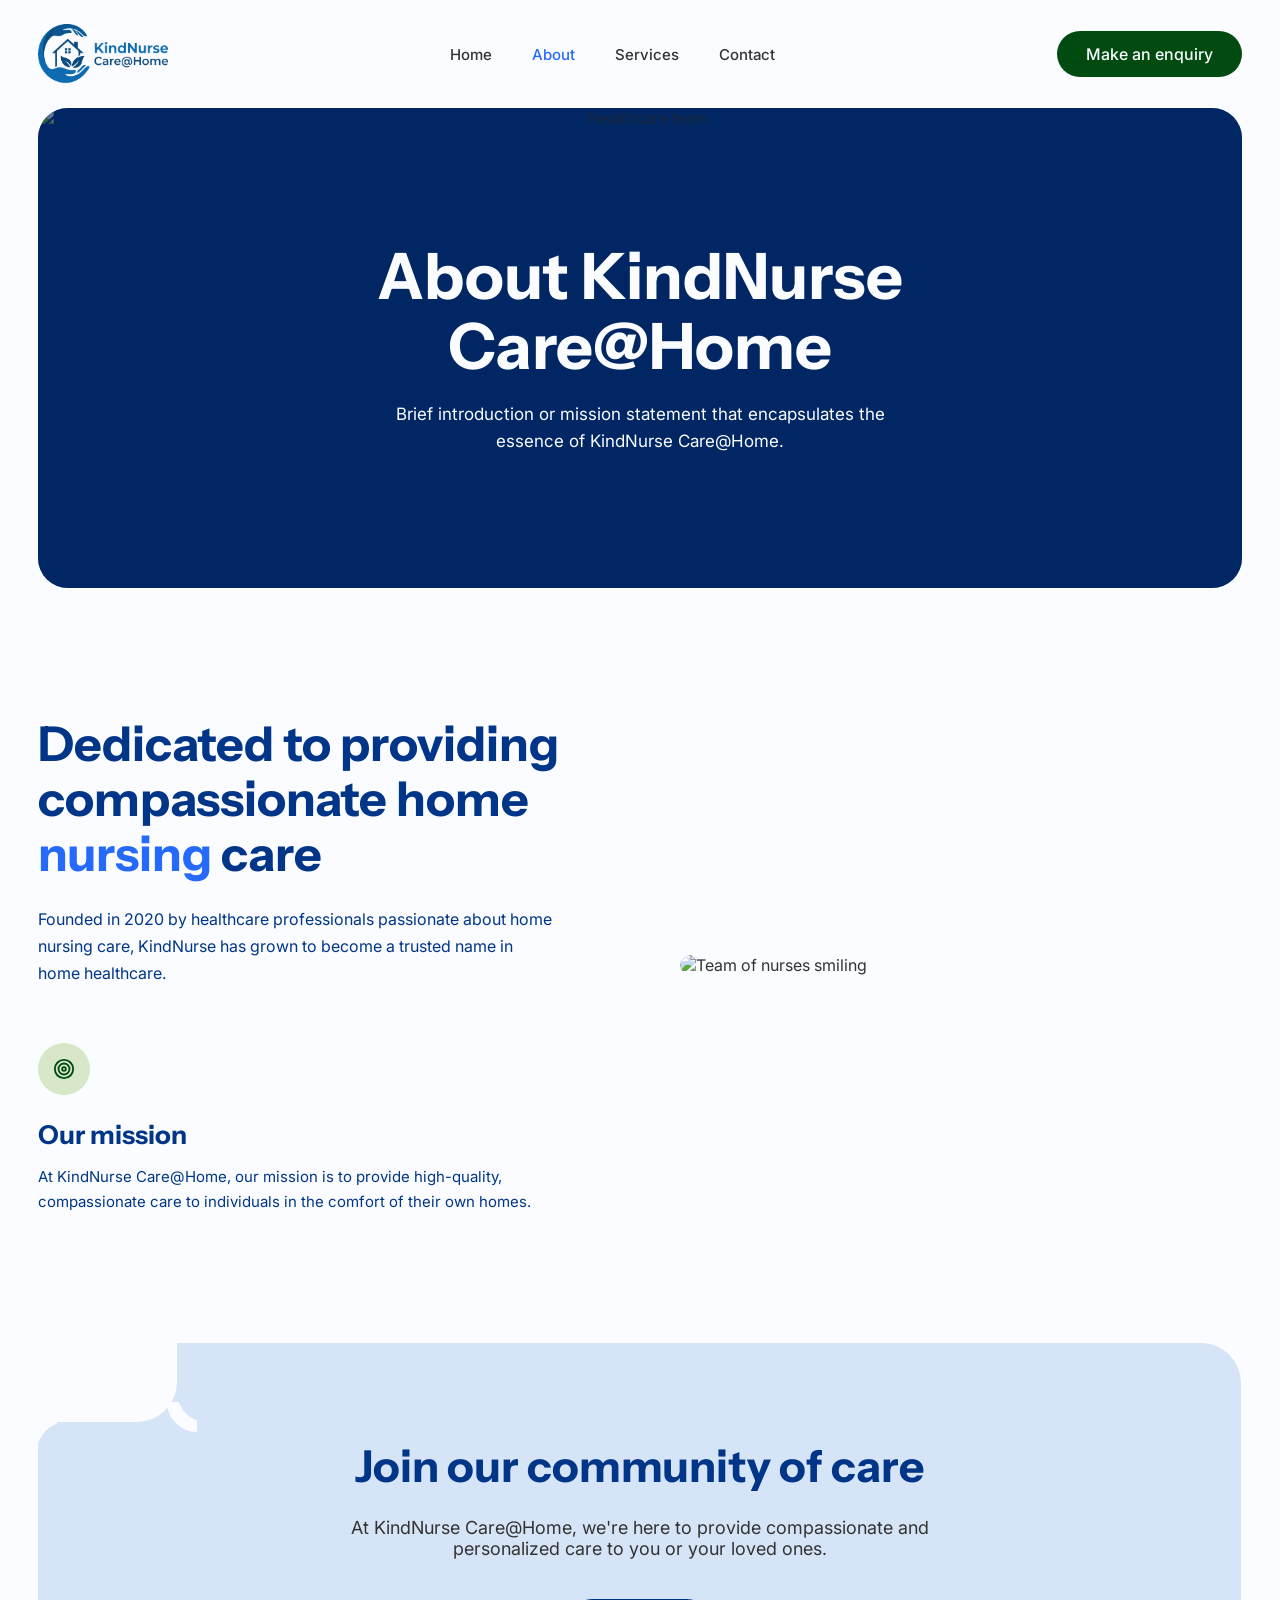
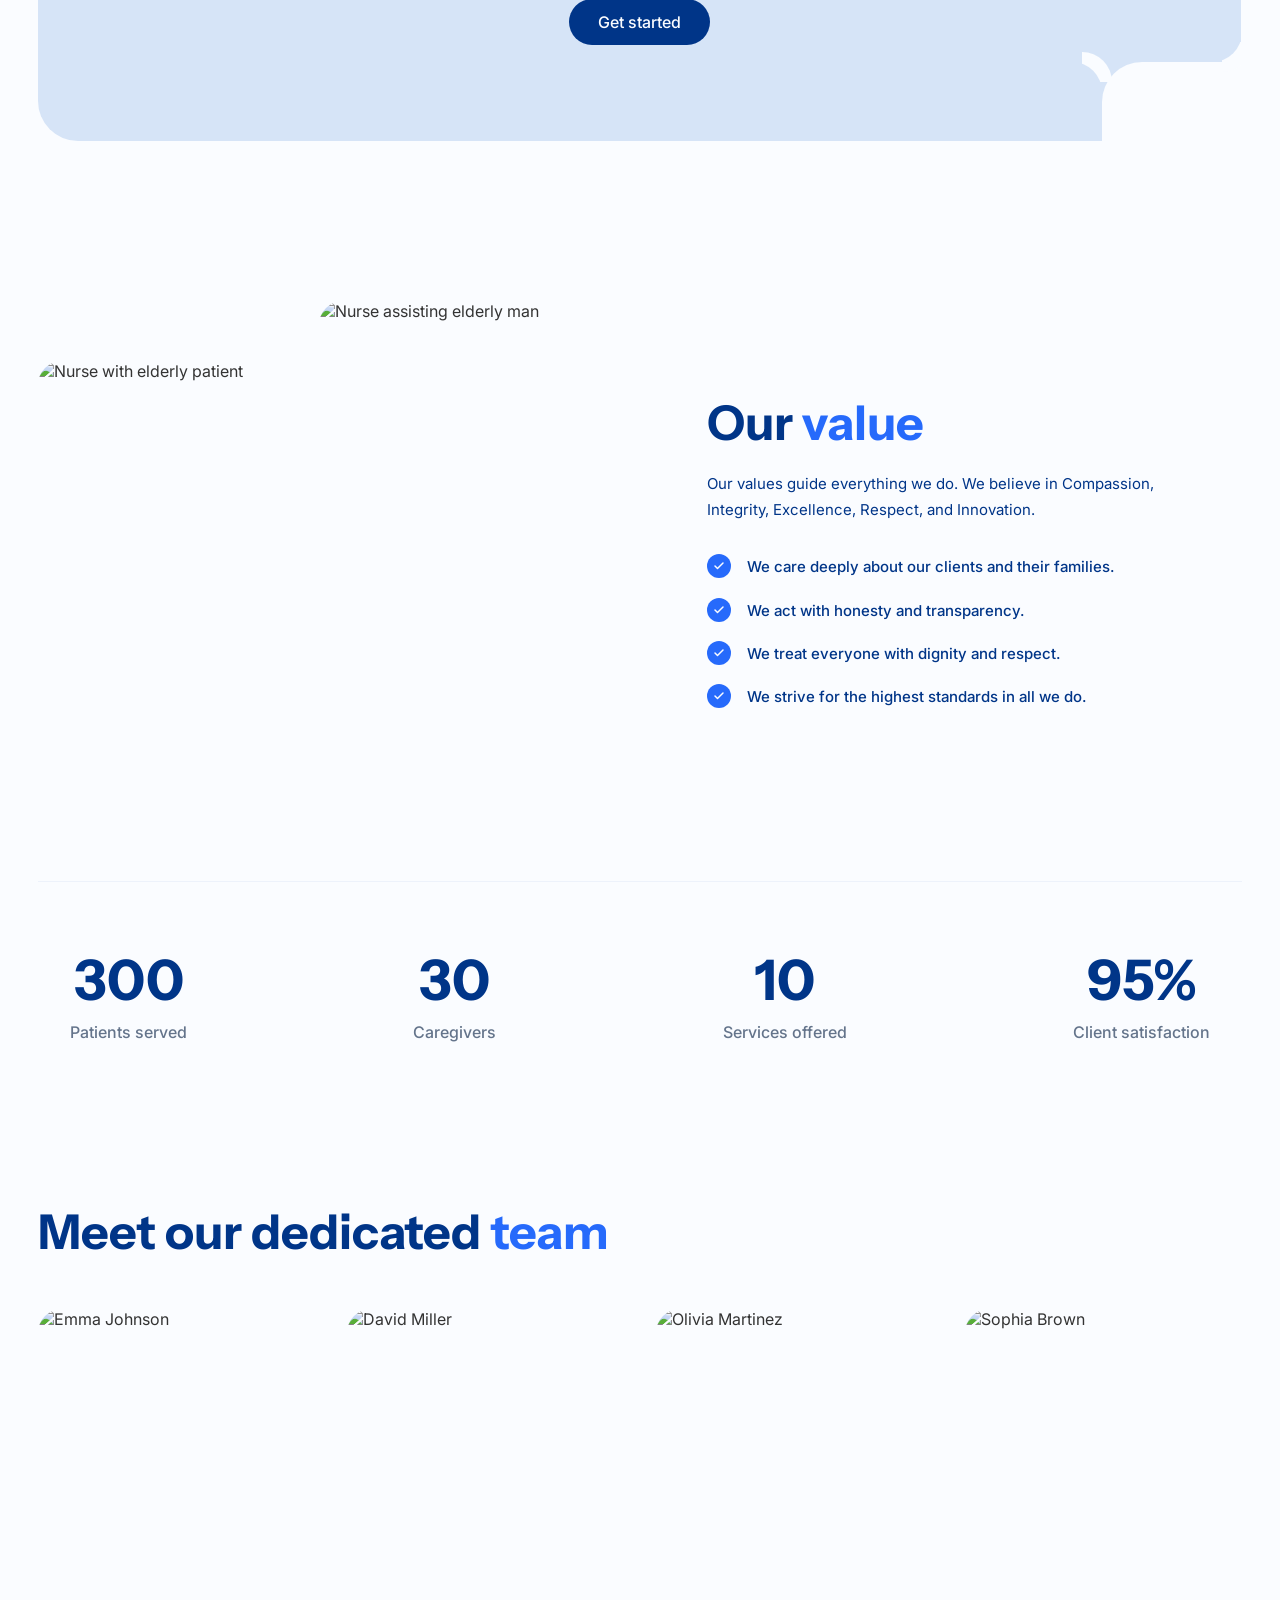
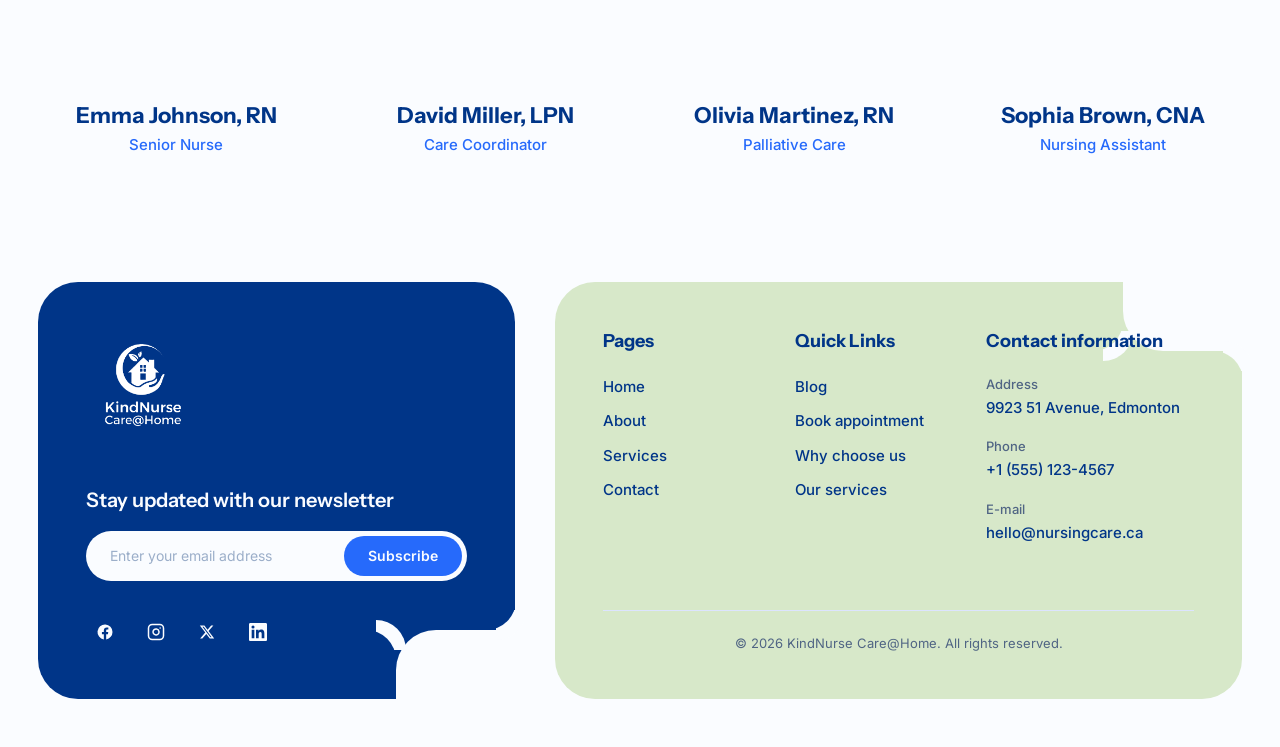
==== commit 8affc0d6: "s" ====
--- a/about.html
+++ b/about.html
@@ -3,7 +3,7 @@
 <head>
     <meta charset="UTF-8">
     <meta name="viewport" content="width=device-width, initial-scale=1.0">
-    <title>About | Nursing Care</title>
+    <title>About | KindNurse Care@Home</title>
 
     <link rel="stylesheet" href="css/style.css">
 
@@ -16,8 +16,7 @@
     <header class="site-header">
       <div class="container header-container">
         <a href="index.html" class="brand-logo">
-          <span class="logo-icon">✚</span>
-          <span class="logo-text">Nursing Care</span>
+          <img src="images/Header logo.webp" alt="KindNurse Care@Home">
         </a>
         <nav class="main-nav">
           <ul class="nav-links">
@@ -41,8 +40,8 @@
         <img class="page-hero-bg" src="https://images.unsplash.com/photo-1519494026892-80bbd2d6fd0d?q=80&w=1800&auto=format&fit=crop" alt="Healthcare team">
         <div class="page-hero-overlay"></div>
         <div class="page-hero-content">
-          <h1 class="page-hero-title reveal">About Nursing Care</h1>
-          <p class="page-hero-subtitle reveal" data-delay="1">Brief introduction or mission statement that encapsulates the essence of Nursing Care.</p>
+          <h1 class="page-hero-title reveal">About KindNurse Care@Home</h1>
+          <p class="page-hero-subtitle reveal" data-delay="1">Brief introduction or mission statement that encapsulates the essence of KindNurse Care@Home.</p>
         </div>
       </section>
 
@@ -50,14 +49,14 @@
         <div class="mission-grid">
           <div class="mission-content">
             <h2 class="section-title reveal reveal-left">Dedicated to providing compassionate home <span class="text-primary">nursing</span> care</h2>
-            <p class="mission-intro reveal reveal-left" data-delay="1">Founded in 2020 by healthcare professionals passionate about home Nursing Care, nursing has grown to become a trusted name in home healthcare.</p>
+            <p class="mission-intro reveal reveal-left" data-delay="1">Founded in 2020 by healthcare professionals passionate about home nursing care, KindNurse has grown to become a trusted name in home healthcare.</p>
 
             <div class="mission-statement reveal reveal-left" data-delay="2">
               <div class="mission-icon">
                 <svg width="22" height="22" viewBox="0 0 24 24" fill="none" stroke="currentColor" stroke-width="2" stroke-linecap="round" stroke-linejoin="round"><circle cx="12" cy="12" r="10"/><circle cx="12" cy="12" r="6"/><circle cx="12" cy="12" r="2"/></svg>
               </div>
               <h3 class="mission-statement-title">Our mission</h3>
-              <p class="mission-statement-desc">At Nursing Care, our mission is to provide high-quality, compassionate care to individuals in the comfort of their own homes.</p>
+              <p class="mission-statement-desc">At KindNurse Care@Home, our mission is to provide high-quality, compassionate care to individuals in the comfort of their own homes.</p>
             </div>
           </div>
 
@@ -73,7 +72,7 @@
           <div class="cta-mask-br"></div>
 
           <h2 class="cta-title">Join our community of care</h2>
-          <p class="cta-desc">At Nursing Care, we're here to provide compassionate and personalized care to you or your loved ones.</p>
+          <p class="cta-desc">At KindNurse Care@Home, we're here to provide compassionate and personalized care to you or your loved ones.</p>
           <a href="contact.html" class="btn btn-secondary">Get started</a>
         </div>
       </section>
@@ -168,8 +167,7 @@
           <div class="footer-mask-br"></div>
 
           <a href="index.html" class="brand-logo footer-logo">
-            <span class="logo-icon">✚</span>
-            <span class="logo-text">Nursing Care</span>
+            <img src="images/Footer logo.png" alt="KindNurse Care@Home">
           </a>
 
           <div class="newsletter-block">
@@ -238,7 +236,7 @@
           </div>
 
           <div class="footer-copy">
-            <p>&copy; 2026 Nursing Care. All rights reserved.</p>
+            <p>&copy; 2026 KindNurse Care@Home. All rights reserved.</p>
           </div>
         </div>
 
--- a/css/style.css
+++ b/css/style.css
@@ -78,6 +78,11 @@
   gap: 8px;
   color: var(--color--primary-2);
 }
+.brand-logo img {
+  height: 60px;
+  width: auto;
+  display: block;
+}
 .logo-icon { font-size: 24px; }
 .logo-text {
   font-family: var(--_typography---font-family--heading);
@@ -1135,7 +1140,7 @@
 }
 
 .footer-newsletter {
-  background-color: #d6e4f7;
+  background-color: var(--color--primary-2);
   border-bottom-right-radius: 0;
   display: flex;
   flex-direction: column;
@@ -1192,6 +1197,10 @@
   position: relative;
   z-index: 2;
 }
+.footer-logo img {
+  height: 110px;
+  width: auto;
+}
 .footer-logo .logo-icon { font-size: 32px; }
 .footer-logo .logo-text { font-size: 28px; }
 
@@ -1203,7 +1212,7 @@
 .newsletter-title {
   font-family: var(--_typography---font-family--heading);
   font-size: 20px;
-  color: var(--color--primary-2);
+  color: var(--color--white);
   font-weight: 600;
   margin-bottom: 1.2rem;
 }
@@ -1259,7 +1268,7 @@
   display: flex;
   align-items: center;
   justify-content: center;
-  color: var(--color--primary-2);
+  color: var(--color--white);
   transition: color 0.3s ease, transform 0.3s ease;
 }
 .social-icons a:hover {
@@ -1721,4 +1730,493 @@
   .values-images { grid-template-columns: 1fr; }
   .values-img-1, .values-img-2 { height: 300px; }
   .team-grid { grid-template-columns: 1fr; gap: 2rem; }
+}
+
+/* ===== Services page ===== */
+.services-hero {
+  background-color: var(--color--bg-light-blue);
+  border-radius: 40px;
+  padding: 3rem;
+  margin-top: 2rem;
+}
+.services-hero-grid {
+  display: grid;
+  grid-template-columns: 1fr 1fr;
+  gap: 3rem;
+  align-items: center;
+}
+.services-hero-content { padding: 1rem 0; }
+.services-hero-title {
+  font-family: var(--_typography---font-family--heading);
+  font-size: clamp(36px, 4.5vw, 60px);
+  line-height: 1.1;
+  color: var(--color--primary-2);
+  margin-bottom: 1.25rem;
+}
+.services-hero-subtitle {
+  font-size: 16px;
+  line-height: 1.65;
+  color: var(--color--primary-2);
+  max-width: 520px;
+}
+.services-hero-image {
+  border-radius: 32px;
+  overflow: hidden;
+  aspect-ratio: 5 / 4;
+}
+.services-hero-image img {
+  width: 100%;
+  height: 100%;
+  object-fit: cover;
+  display: block;
+}
+
+.services-catalog { padding: 5rem 0; }
+.services-catalog-grid {
+  display: grid;
+  grid-template-columns: repeat(3, 1fr);
+  gap: 2rem;
+}
+.service-block {
+  background-color: var(--color--bg-light-blue);
+  border-radius: 28px;
+  padding: 2.5rem;
+  display: flex;
+  flex-direction: column;
+  align-items: flex-start;
+  transition: transform 0.3s ease, box-shadow 0.3s ease;
+}
+.service-block:hover {
+  transform: translateY(-6px);
+  box-shadow: 0 20px 40px -20px rgba(0, 53, 136, 0.2);
+}
+.service-block-icon {
+  width: 60px; height: 60px; border-radius: 50%;
+  background-color: #cbdcf5;
+  color: var(--color--primary-2);
+  display: flex; align-items: center; justify-content: center;
+  margin-bottom: 1.75rem;
+}
+.service-block-title {
+  font-family: var(--_typography---font-family--heading);
+  font-size: 22px;
+  color: var(--color--primary-2);
+  margin-bottom: 0.75rem;
+  line-height: 1.3;
+}
+.service-block-desc {
+  font-size: 15px;
+  line-height: 1.6;
+  color: var(--color--primary-2);
+  opacity: 0.85;
+  margin-bottom: 1.25rem;
+}
+.service-block-list {
+  list-style: none;
+  padding: 0;
+  margin: 0;
+  display: flex;
+  flex-direction: column;
+  gap: 0.5rem;
+  width: 100%;
+}
+.service-block-list li {
+  font-size: 14px;
+  color: var(--color--primary-2);
+  padding-left: 1.25rem;
+  position: relative;
+}
+.service-block-list li::before {
+  content: '';
+  position: absolute;
+  left: 0; top: 0.55em;
+  width: 6px; height: 6px;
+  border-radius: 50%;
+  background-color: var(--color--primary-1);
+}
+
+/* CTA banner with video background */
+.cta-banner-section { padding: 3rem 0 5rem; }
+.cta-banner {
+  position: relative;
+  border-radius: 40px;
+  overflow: hidden;
+  min-height: 360px;
+  display: flex;
+  align-items: center;
+  justify-content: center;
+  isolation: isolate;
+}
+.cta-banner-bg {
+  position: absolute; inset: 0;
+  width: 100%; height: 100%;
+  object-fit: cover;
+  z-index: -2;
+}
+.cta-banner-overlay {
+  position: absolute; inset: 0;
+  background: linear-gradient(180deg, rgba(0, 27, 70, 0.55), rgba(0, 27, 70, 0.7));
+  z-index: -1;
+}
+.cta-banner-mask-tl {
+  position: absolute; top: -1px; left: -1px;
+  width: 120px; height: 70px;
+  background: var(--color--white);
+  border-bottom-right-radius: 40px;
+}
+.cta-banner-mask-tl::after {
+  content: ''; position: absolute; bottom: 0; right: -30px;
+  width: 30px; height: 30px; background: transparent;
+  border-bottom-left-radius: 30px; box-shadow: -10px 10px 0 0 var(--color--white);
+}
+.cta-banner-mask-tl::before {
+  content: ''; position: absolute; bottom: -30px; left: 0;
+  width: 30px; height: 30px; background: transparent;
+  border-top-left-radius: 30px; box-shadow: -10px -10px 0 0 var(--color--white);
+}
+.cta-banner-mask-tr {
+  position: absolute; top: -1px; right: -1px;
+  width: 120px; height: 70px;
+  background: var(--color--white);
+  border-bottom-left-radius: 40px;
+}
+.cta-banner-mask-tr::after {
+  content: ''; position: absolute; bottom: 0; left: -30px;
+  width: 30px; height: 30px; background: transparent;
+  border-bottom-right-radius: 30px; box-shadow: 10px 10px 0 0 var(--color--white);
+}
+.cta-banner-mask-tr::before {
+  content: ''; position: absolute; bottom: -30px; right: 0;
+  width: 30px; height: 30px; background: transparent;
+  border-top-right-radius: 30px; box-shadow: 10px -10px 0 0 var(--color--white);
+}
+.cta-banner-content {
+  position: relative;
+  z-index: 1;
+  text-align: center;
+  padding: 2rem 1.5rem;
+}
+.cta-banner-title {
+  font-family: var(--_typography---font-family--heading);
+  font-size: clamp(32px, 4vw, 48px);
+  color: var(--color--white);
+  margin-bottom: 1.75rem;
+  line-height: 1.2;
+}
+
+/* Services "Why choose" section */
+.services-why { padding: 5rem 0; }
+.services-why-grid {
+  display: grid;
+  grid-template-columns: 1.1fr 1fr;
+  gap: 4rem;
+  align-items: center;
+}
+.services-why-content { padding: 1rem 0; }
+.services-why-intro {
+  font-size: 15px;
+  line-height: 1.65;
+  color: var(--color--primary-2);
+  opacity: 0.85;
+  margin: 1.25rem 0 2.5rem;
+  max-width: 520px;
+}
+.services-why-feature {
+  display: flex;
+  gap: 1.25rem;
+  align-items: flex-start;
+  padding: 1.25rem 0;
+  border-top: 1px solid #e2ebfa;
+}
+.services-why-feature:last-child { border-bottom: 1px solid #e2ebfa; }
+.services-why-icon {
+  flex-shrink: 0;
+  width: 44px; height: 44px; border-radius: 50%;
+  background-color: #e2efd8;
+  color: var(--color--primary-3);
+  display: flex; align-items: center; justify-content: center;
+}
+.services-why-feature-text h3 {
+  font-family: var(--_typography---font-family--heading);
+  font-size: 20px;
+  color: var(--color--primary-2);
+  margin-bottom: 0.35rem;
+}
+.services-why-feature-text p {
+  font-size: 14px;
+  line-height: 1.5;
+  color: var(--color--primary-2);
+  opacity: 0.8;
+}
+.services-why-image {
+  border-radius: 32px;
+  overflow: hidden;
+  aspect-ratio: 4 / 5;
+}
+.services-why-image img {
+  width: 100%;
+  height: 100%;
+  object-fit: cover;
+  display: block;
+}
+
+/* Partners marquee */
+.partners-section { padding: 4rem 0 6rem; }
+.partners-marquee-wrapper {
+  width: 100%;
+  overflow: hidden;
+  -webkit-mask-image: linear-gradient(to right, transparent, black 5%, black 95%, transparent);
+  mask-image: linear-gradient(to right, transparent, black 5%, black 95%, transparent);
+}
+.partners-marquee-track {
+  display: flex;
+  gap: 4rem;
+  width: max-content;
+  animation: scroll-partners 35s linear infinite;
+}
+.partners-marquee-track:hover { animation-play-state: paused; }
+@keyframes scroll-partners {
+  0% { transform: translateX(0); }
+  100% { transform: translateX(-50%); }
+}
+.partner-logo {
+  display: flex;
+  align-items: center;
+  gap: 0.75rem;
+  color: var(--color--primary-2);
+  opacity: 0.75;
+  transition: opacity 0.3s ease;
+  flex-shrink: 0;
+}
+.partner-logo:hover { opacity: 1; }
+.partner-logo span {
+  font-family: var(--_typography---font-family--heading);
+  font-size: 22px;
+  font-weight: 700;
+  letter-spacing: 0.02em;
+}
+
+/* Services page responsive */
+@media (max-width: 992px) {
+  .services-hero { padding: 2.5rem; }
+  .services-hero-grid { grid-template-columns: 1fr; gap: 2rem; }
+  .services-catalog-grid { grid-template-columns: repeat(2, 1fr); gap: 1.5rem; }
+  .services-why-grid { grid-template-columns: 1fr; gap: 2.5rem; }
+  .services-why-image { aspect-ratio: 16 / 10; max-width: 560px; }
+}
+@media (max-width: 768px) {
+  .services-hero { padding: 2rem; border-radius: 28px; }
+  .services-hero-image { border-radius: 24px; }
+  .services-catalog { padding: 3rem 0; }
+  .services-catalog-grid { grid-template-columns: 1fr; }
+  .service-block { padding: 2rem; }
+  .cta-banner { min-height: 280px; border-radius: 28px; }
+  .services-why { padding: 3rem 0; }
+  .partners-section { padding: 2.5rem 0 4rem; }
+  .partners-marquee-track { gap: 2.5rem; }
+  .partner-logo span { font-size: 18px; }
+}
+
+/* ===== Contact page ===== */
+.contact-hero {
+  background-color: var(--color--bg-light-blue);
+  border-radius: 40px;
+  padding: 4rem 3.5rem;
+  margin-top: 2rem;
+}
+.contact-hero-grid {
+  display: grid;
+  grid-template-columns: 1.4fr 1fr;
+  gap: 3rem;
+  align-items: center;
+}
+.contact-hero-title {
+  font-family: var(--_typography---font-family--heading);
+  font-size: clamp(36px, 4.5vw, 60px);
+  line-height: 1.1;
+  color: var(--color--primary-2);
+  margin: 0;
+}
+.contact-hero-desc {
+  font-size: 15px;
+  line-height: 1.65;
+  color: var(--color--primary-2);
+  opacity: 0.85;
+  margin-bottom: 1.5rem;
+}
+.contact-socials {
+  display: flex;
+  gap: 0.75rem;
+}
+.contact-socials a {
+  width: 44px; height: 44px;
+  border-radius: 50%;
+  background-color: #bdd3f1;
+  color: var(--color--primary-2);
+  display: flex; align-items: center; justify-content: center;
+  transition: background-color 0.3s ease, transform 0.3s ease;
+}
+.contact-socials a:hover {
+  background-color: var(--color--primary-2);
+  color: var(--color--white);
+  transform: translateY(-2px);
+}
+
+/* Contact cards row */
+.contact-cards-section { padding: 4rem 0 3rem; }
+.contact-cards-grid {
+  display: grid;
+  grid-template-columns: repeat(4, 1fr);
+  gap: 1.5rem;
+}
+.contact-card {
+  background-color: #e8f1fd;
+  border-radius: 24px;
+  padding: 2rem;
+  display: flex;
+  flex-direction: column;
+  gap: 0.5rem;
+  transition: transform 0.3s ease;
+}
+.contact-card:hover { transform: translateY(-4px); }
+.contact-card-icon {
+  width: 48px; height: 48px;
+  border-radius: 50%;
+  background-color: var(--color--primary-2);
+  color: var(--color--white);
+  display: flex; align-items: center; justify-content: center;
+  margin-bottom: 0.75rem;
+}
+.contact-card-label {
+  font-size: 14px;
+  color: var(--color--primary-2);
+  opacity: 0.75;
+  margin: 0;
+}
+.contact-card-link {
+  font-family: var(--_typography---font-family--heading);
+  font-size: 16px;
+  font-weight: 600;
+  color: var(--color--primary-2);
+  text-decoration: underline;
+  text-underline-offset: 4px;
+  transition: color 0.3s ease;
+}
+.contact-card-link:hover { color: var(--color--primary-1); }
+.contact-card-text {
+  font-family: var(--_typography---font-family--heading);
+  font-size: 16px;
+  font-weight: 600;
+  color: var(--color--primary-2);
+  margin: 0;
+}
+
+/* Contact form split */
+.contact-form-section { padding: 3rem 0 5rem; }
+.contact-form-grid {
+  display: grid;
+  grid-template-columns: 1fr 1fr;
+  gap: 2rem;
+  align-items: stretch;
+}
+.contact-form-image {
+  border-radius: 32px;
+  overflow: hidden;
+}
+.contact-form-image img {
+  width: 100%;
+  height: 100%;
+  object-fit: cover;
+  display: block;
+  min-height: 560px;
+}
+.contact-form-panel {
+  background-color: var(--color--bg-light-blue);
+  border-radius: 32px;
+  padding: 3rem;
+  display: flex;
+  align-items: center;
+}
+.contact-form {
+  width: 100%;
+  display: flex;
+  flex-direction: column;
+  gap: 1.25rem;
+}
+.contact-form-group {
+  display: flex;
+  flex-direction: column;
+  gap: 0.5rem;
+}
+.contact-form-group label {
+  font-size: 14px;
+  font-weight: 600;
+  color: var(--color--primary-2);
+}
+.contact-form-group input,
+.contact-form-group textarea {
+  background-color: var(--color--white);
+  border: 1px solid #d0ddef;
+  border-radius: 12px;
+  padding: 0.85rem 1rem;
+  font-family: inherit;
+  font-size: 15px;
+  color: var(--color--primary-2);
+  outline: none;
+  transition: border-color 0.2s ease, box-shadow 0.2s ease;
+}
+.contact-form-group textarea {
+  resize: vertical;
+  min-height: 140px;
+}
+.contact-form-group input:focus,
+.contact-form-group textarea:focus {
+  border-color: var(--color--primary-1);
+  box-shadow: 0 0 0 3px rgba(38, 106, 251, 0.15);
+}
+.btn-contact-submit {
+  background-color: var(--color--primary-2);
+  color: var(--color--white);
+  border: none;
+  border-radius: 12px;
+  padding: 1rem;
+  font-family: inherit;
+  font-size: 16px;
+  font-weight: 600;
+  cursor: pointer;
+  margin-top: 0.5rem;
+  transition: background-color 0.3s ease, transform 0.2s ease;
+}
+.btn-contact-submit:hover {
+  background-color: var(--color--primary-1);
+  transform: translateY(-1px);
+}
+
+/* Map section */
+.contact-map-section {
+  padding-bottom: 5rem;
+}
+.contact-map-section iframe {
+  display: block;
+  border-radius: 32px;
+  width: 100%;
+}
+
+/* Contact page responsive */
+@media (max-width: 992px) {
+  .contact-hero { padding: 3rem 2.5rem; }
+  .contact-hero-grid { grid-template-columns: 1fr; gap: 1.5rem; }
+  .contact-cards-grid { grid-template-columns: repeat(2, 1fr); }
+  .contact-form-grid { grid-template-columns: 1fr; }
+  .contact-form-image img { min-height: 360px; }
+}
+@media (max-width: 768px) {
+  .contact-hero { padding: 2.5rem 1.5rem; border-radius: 28px; }
+  .contact-cards-section { padding: 2.5rem 0 1.5rem; }
+  .contact-cards-grid { grid-template-columns: 1fr; gap: 1rem; }
+  .contact-card { padding: 1.5rem; }
+  .contact-form-panel { padding: 2rem 1.5rem; border-radius: 24px; }
+  .contact-form-image { border-radius: 24px; }
+  .contact-form-image img { min-height: 260px; }
+  .contact-map-section iframe { border-radius: 24px; height: 360px; }
 }
